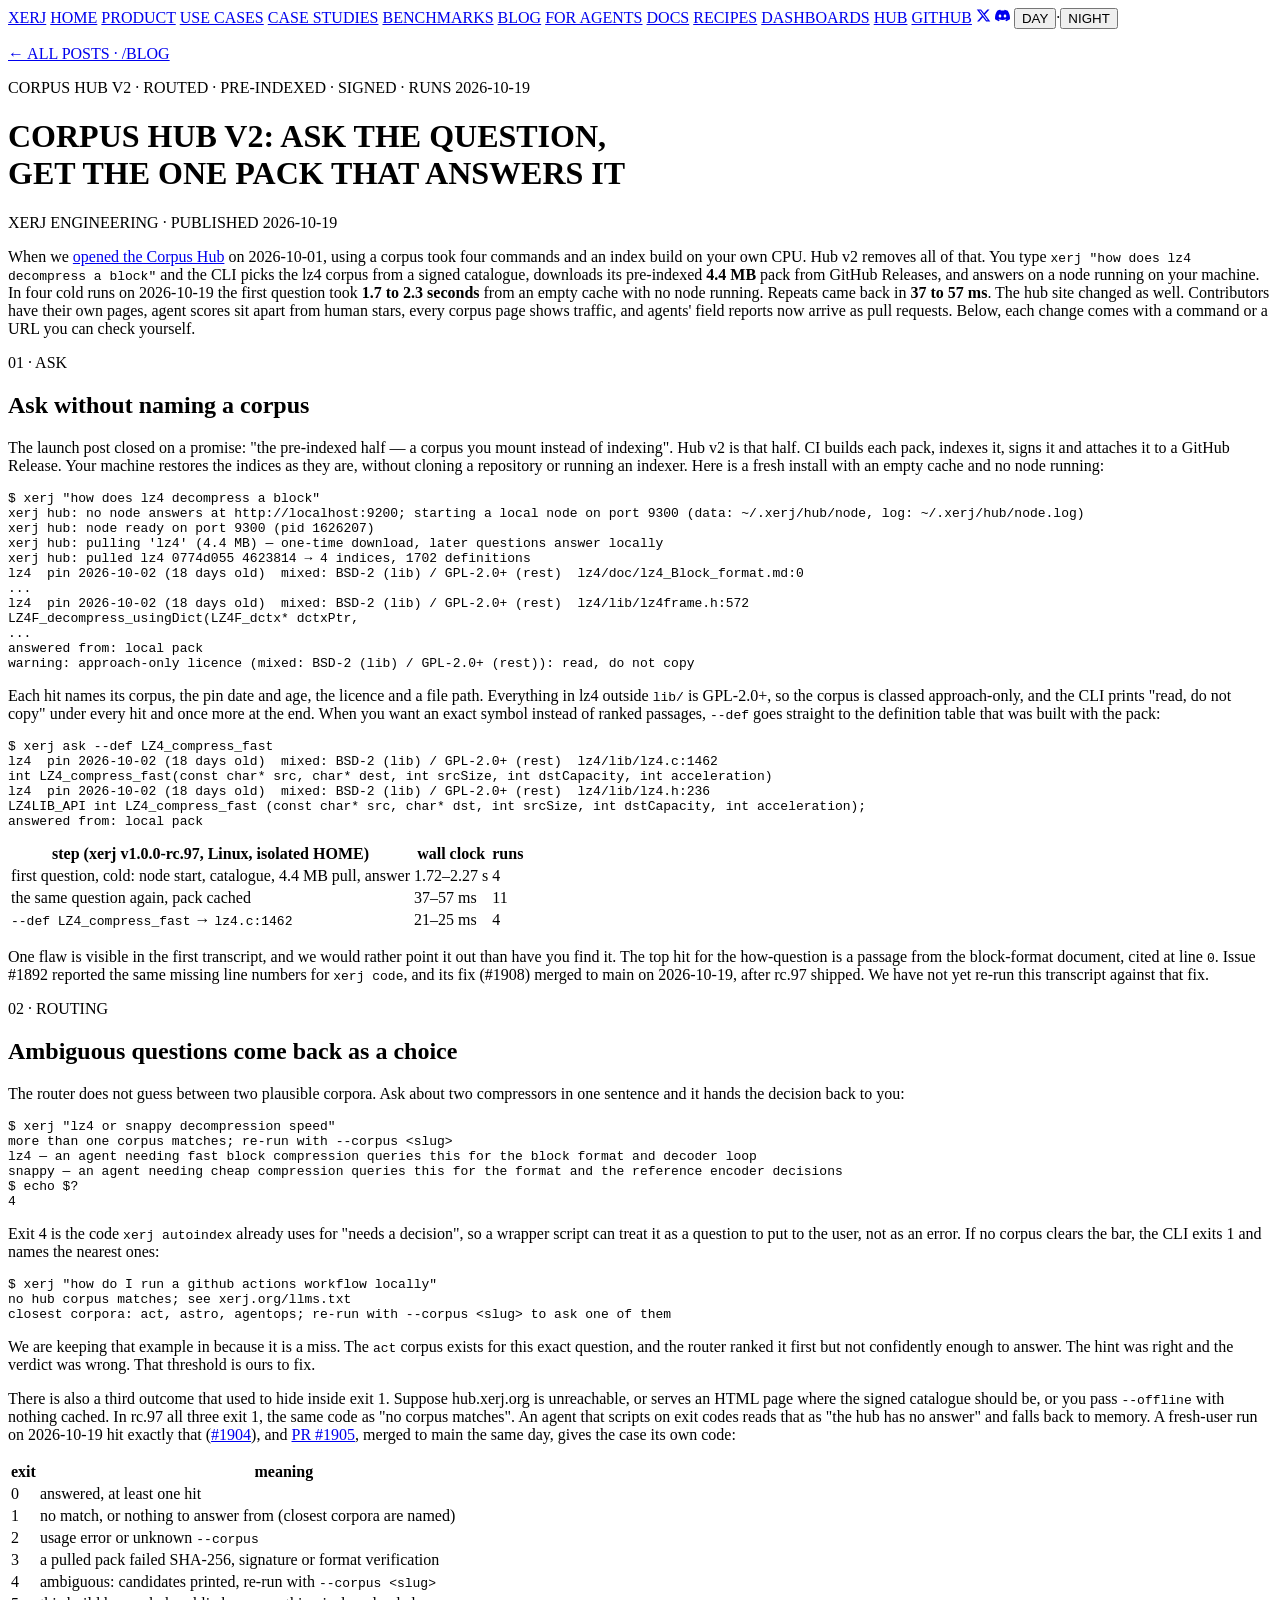
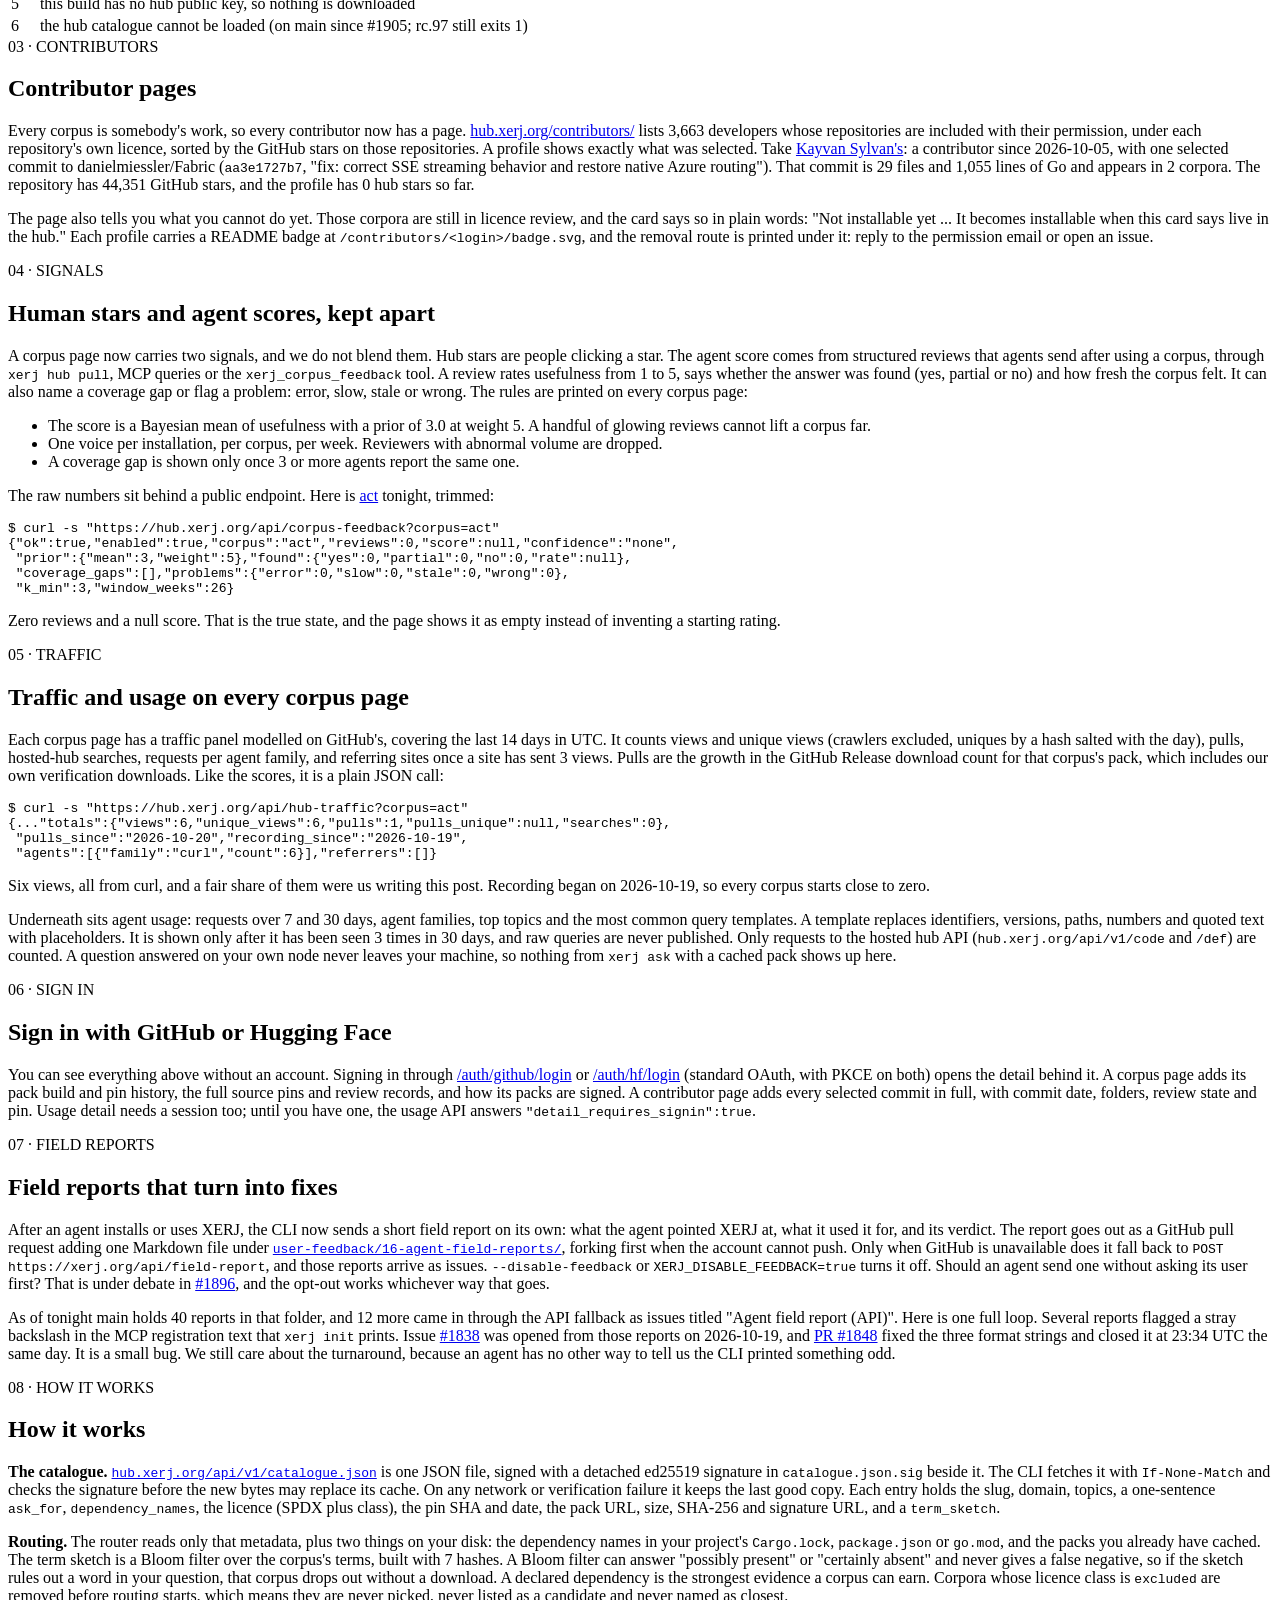
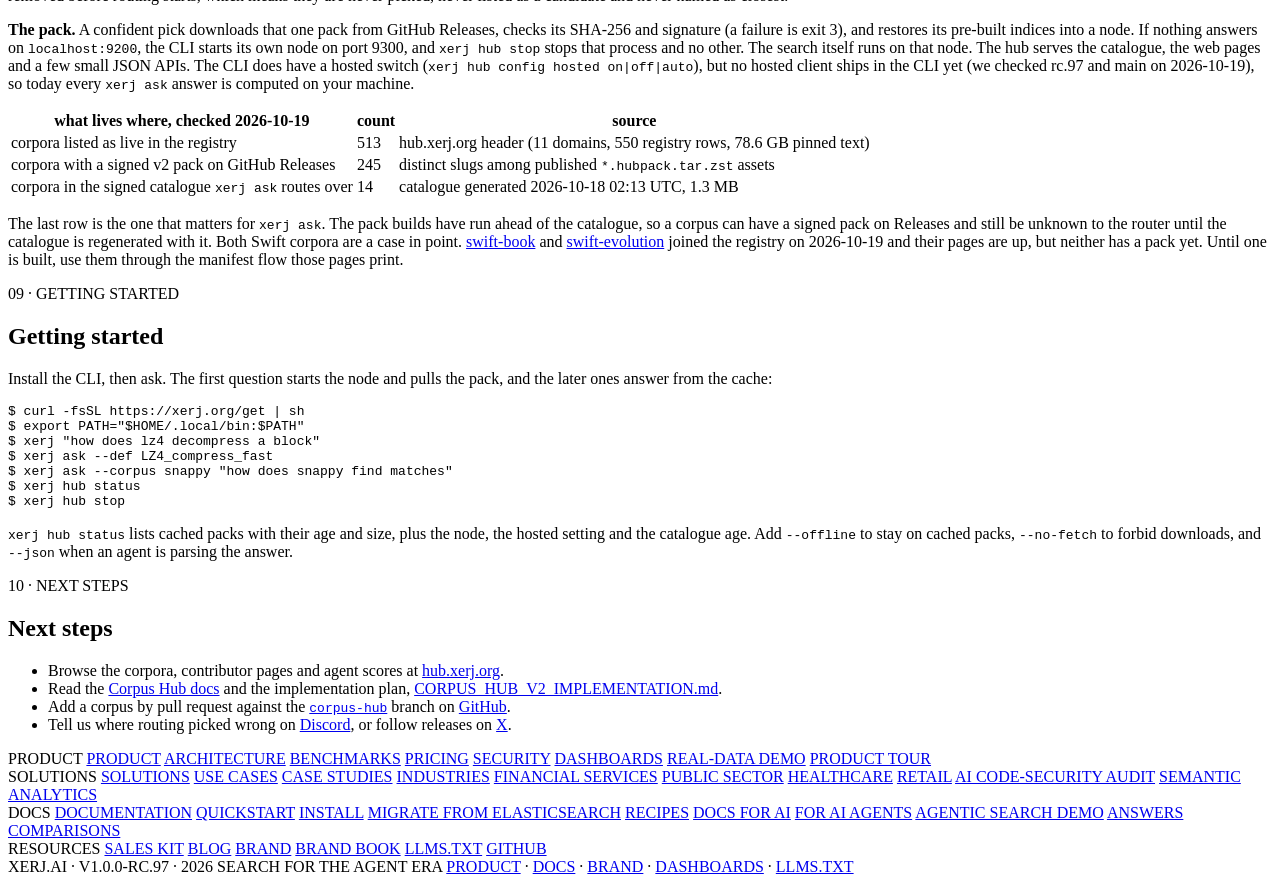
==== landing/blog/corpus-hub-v2.html @ 09b36135 "blog: Corpus Hub v2 New post landing/blog/corpus-hub-v2.html (xerj ask routing, pre-indexed signed p" ====
<!DOCTYPE html>
<html lang="en">
<head>
<meta charset="UTF-8">
<meta name="viewport" content="width=device-width, initial-scale=1.0">
<title>Corpus Hub v2: ask a question, get the one pack that answers</title>
<meta name="description" content="Hub v2 routes a plain question to one signed corpus, pulls only that pack (lz4: 4.4 MB) and answers locally: 1.7 to 2.3 s cold, under 60 ms warm.">
<link rel="preconnect" href="https://fonts.googleapis.com">
<link rel="preconnect" href="https://fonts.gstatic.com" crossorigin>
<link href="https://fonts.googleapis.com/css2?family=Big+Shoulders+Display:wght@400;700;800;900&family=Inter:wght@400;500;600;700&family=IBM+Plex+Sans:wght@400;500;600&family=JetBrains+Mono:wght@400;500;700&display=swap" rel="stylesheet">
<link rel="stylesheet" href="/style.css?v=if9">
<link rel="stylesheet" href="/blog.css?v=1">
<!-- seo:begin — generated by scripts/seo/fix_heads.py · do not hand-edit -->
<link rel="canonical" href="https://xerj.org/blog/corpus-hub-v2">
<meta property="og:site_name" content="XERJ.ai">
<meta property="og:type" content="article">
<meta property="og:title" content="Corpus Hub v2: ask a question, get the one pack that answers">
<meta property="og:description" content="Hub v2 routes a plain question to one signed corpus, pulls only that pack (lz4: 4.4 MB) and answers locally: 1.7 to 2.3 s cold, under 60 ms warm.">
<meta property="og:url" content="https://xerj.org/blog/corpus-hub-v2">
<meta property="og:image" content="https://xerj.org/og/xerj-card.png">
<meta property="og:image:width" content="1200">
<meta property="og:image:height" content="630">
<meta property="og:image:alt" content="XERJ.ai — the search engine built for AI agents">
<meta property="og:locale" content="en_US">
<meta name="twitter:card" content="summary_large_image">
<meta name="twitter:title" content="Corpus Hub v2: ask a question, get the one pack that answers">
<meta name="twitter:description" content="Hub v2 routes a plain question to one signed corpus, pulls only that pack (lz4: 4.4 MB) and answers locally: 1.7 to 2.3 s cold, under 60 ms warm.">
<meta name="twitter:image" content="https://xerj.org/og/xerj-card.png">
<script type="application/ld+json">
{
  "@context": "https://schema.org",
  "@type": "Organization",
  "@id": "https://xerj.org/#organization",
  "name": "XERJ",
  "alternateName": "XERJ.ai",
  "url": "https://xerj.org/",
  "logo": "https://xerj.org/brandbook/xerj-mark.svg",
  "sameAs": [
    "https://github.com/xerj-org/xerj"
  ]
}
</script>
<script type="application/ld+json">
{
  "@context": "https://schema.org",
  "@type": "WebSite",
  "@id": "https://xerj.org/#website",
  "name": "XERJ.ai",
  "url": "https://xerj.org/",
  "inLanguage": "en",
  "publisher": {
    "@id": "https://xerj.org/#organization"
  }
}
</script>
<script type="application/ld+json">
{
  "@context": "https://schema.org",
  "@type": "Article",
  "headline": "Corpus Hub v2: ask a question, get the one pack that answers",
  "description": "Hub v2 routes a plain question to one signed corpus, pulls only that pack (lz4: 4.4 MB) and answers locally: 1.7 to 2.3 s cold, under 60 ms warm.",
  "url": "https://xerj.org/blog/corpus-hub-v2",
  "image": "https://xerj.org/og/xerj-card.png",
  "inLanguage": "en",
  "datePublished": "2026-10-01",
  "dateModified": "2026-10-06",
  "author": {
    "@id": "https://xerj.org/#organization"
  },
  "publisher": {
    "@id": "https://xerj.org/#organization"
  },
  "isPartOf": {
    "@id": "https://xerj.org/#website"
  },
  "mainEntityOfPage": {
    "@type": "WebPage",
    "@id": "https://xerj.org/blog/corpus-hub-v2"
  }
}
</script>
<script type="application/ld+json">
{
  "@context": "https://schema.org",
  "@type": "BreadcrumbList",
  "itemListElement": [
    {
      "@type": "ListItem",
      "position": 1,
      "name": "Home",
      "item": "https://xerj.org/"
    },
    {
      "@type": "ListItem",
      "position": 2,
      "name": "Blog",
      "item": "https://xerj.org/blog/"
    },
    {
      "@type": "ListItem",
      "position": 3,
      "name": "Corpus Hub v2"
    }
  ]
}
</script>
<!-- seo:end -->
</head>
<body>
<nav class="nav" aria-label="Primary">
  <a href="/" class="brand">XERJ</a>
  <a href="/">HOME</a>
  <a href="/product">PRODUCT</a>
  <span class="nav-drop"><a href="/use-cases">USE CASES</a></span>
  <a href="/case-studies">CASE STUDIES</a>
  <a href="/benchmarks/">BENCHMARKS</a>
  <a href="/blog/" class="active">BLOG</a>
  <span class="spacer"></span>
  <a href="/for-agents">FOR AGENTS</a>
  <a href="/docs/">DOCS</a>
  <a href="/docs/recipes/">RECIPES</a>
  <a href="/playground">DASHBOARDS</a>
  <a href="https://hub.xerj.org" rel="external">HUB</a>
  <a href="https://github.com/xerj-org/xerj" rel="external">GITHUB</a>
  <a href="https://x.com/xerj_org" rel="external" title="XERJ on X" style="display:inline-flex;align-items:center"><svg width="15" height="15" viewBox="0 0 24 24" fill="currentColor" aria-hidden="true"><path d="M18.244 2.25h3.308l-7.227 8.26 8.502 11.24H16.17l-5.214-6.817L4.99 21.75H1.68l7.73-8.835L1.254 2.25H8.08l4.713 6.231zm-1.161 17.52h1.833L7.084 4.126H5.117z"/></svg></a>
  <a href="https://discord.com/invite/yetXFusXfs" rel="external" title="XERJ on Discord" style="display:inline-flex;align-items:center"><svg width="15" height="15" viewBox="0 0 24 24" fill="currentColor" aria-hidden="true"><path d="M20.317 4.37a19.79 19.79 0 00-4.885-1.515.074.074 0 00-.079.037c-.21.375-.444.864-.608 1.25a18.27 18.27 0 00-5.487 0 12.64 12.64 0 00-.617-1.25.077.077 0 00-.079-.037A19.74 19.74 0 003.677 4.37a.07.07 0 00-.032.027C.533 9.046-.32 13.58.099 18.057a.082.082 0 00.031.057 19.9 19.9 0 005.993 3.03.078.078 0 00.084-.028c.462-.63.874-1.295 1.226-1.994a.076.076 0 00-.041-.106 13.1 13.1 0 01-1.872-.892.077.077 0 01-.008-.128 10.2 10.2 0 00.372-.292.074.074 0 01.077-.01c3.928 1.793 8.18 1.793 12.062 0a.074.074 0 01.078.01c.12.098.246.198.373.292a.077.077 0 01-.006.127 12.3 12.3 0 01-1.873.892.077.077 0 00-.041.107c.36.698.772 1.362 1.225 1.993a.076.076 0 00.084.028 19.84 19.84 0 006.002-3.03.077.077 0 00.032-.054c.5-5.177-.838-9.674-3.549-13.66a.061.061 0 00-.031-.03zM8.02 15.33c-1.183 0-2.157-1.085-2.157-2.419 0-1.333.956-2.419 2.157-2.419 1.21 0 2.176 1.096 2.157 2.42 0 1.333-.956 2.418-2.157 2.418zm7.975 0c-1.183 0-2.157-1.085-2.157-2.419 0-1.333.955-2.419 2.157-2.419 1.21 0 2.176 1.096 2.157 2.42 0 1.333-.946 2.418-2.157 2.418z"/></svg></a>
  <span class="theme"><button type="button" data-theme="day" class="active">DAY</button><span class="dash">·</span><button type="button" data-theme="night">NIGHT</button></span>
</nav>

<main>
<div class="uc-hero">
  <p class="blog-crumb"><a href="/blog/">&larr; ALL POSTS · /BLOG</a></p>
  <div class="uc-eyebrow">CORPUS HUB V2 · ROUTED · PRE-INDEXED · SIGNED · RUNS 2026-10-19</div>
  <h1>CORPUS HUB V2: ASK THE QUESTION,<br><span class="accent">GET THE ONE PACK THAT ANSWERS IT</span></h1>
  <p class="blog-byline">XERJ ENGINEERING · PUBLISHED 2026-10-19</p>

  <p class="lede">When we <a href="/blog/the-corpus-hub">opened the Corpus Hub</a> on 2026-10-01,
  using a corpus took four commands and an index build on your own CPU. Hub v2 removes all of that.
  You type <code class="inline">xerj "how does lz4 decompress a block"</code> and the CLI picks the
  lz4 corpus from a signed catalogue, downloads its pre-indexed <strong>4.4&nbsp;MB</strong> pack from
  GitHub Releases, and answers on a node running on your machine. In four cold runs on 2026-10-19 the
  first question took <strong>1.7 to 2.3&nbsp;seconds</strong> from an empty cache with no node running. Repeats came back in
  <strong>37 to 57&nbsp;ms</strong>. The hub site changed as well. Contributors have their own pages,
  agent scores sit apart from human stars, every corpus page shows traffic, and agents' field
  reports now arrive as pull requests. Below, each change comes with a command or a URL you can
  check yourself.</p>
</div>

<section class="scene-section">
  <div class="kicker">01 · ASK</div>
  <h2 class="scene">Ask without naming a corpus</h2>

  <p>The launch post closed on a promise: "the pre-indexed half &mdash; a corpus you mount instead
  of indexing". Hub v2 is that half. CI builds each pack, indexes it, signs it and attaches it to a
  GitHub Release. Your machine restores the indices as they are, without cloning a repository or
  running an indexer. Here is a fresh install with an empty cache and no node running:</p>

  <pre class="code"><span class="prompt">$</span> xerj "how does lz4 decompress a block"
xerj hub: no node answers at http://localhost:9200; starting a local node on port 9300 (data: ~/.xerj/hub/node, log: ~/.xerj/hub/node.log)
xerj hub: node ready on port 9300 (pid 1626207)
xerj hub: pulling 'lz4' (4.4 MB) — one-time download, later questions answer locally
xerj hub: pulled lz4 0774d055 4623814 → 4 indices, 1702 definitions
lz4  pin 2026-10-02 (18 days old)  mixed: BSD-2 (lib) / GPL-2.0+ (rest)  lz4/doc/lz4_Block_format.md:0
...
lz4  pin 2026-10-02 (18 days old)  mixed: BSD-2 (lib) / GPL-2.0+ (rest)  lz4/lib/lz4frame.h:572
LZ4F_decompress_usingDict(LZ4F_dctx* dctxPtr,
...
answered from: local pack
warning: approach-only licence (mixed: BSD-2 (lib) / GPL-2.0+ (rest)): read, do not copy</pre>

  <p>Each hit names its corpus, the pin date and age, the licence and a file path. Everything in
  lz4 outside <code class="inline">lib/</code> is GPL-2.0+, so the corpus is classed approach-only,
  and the CLI prints "read, do not copy" under every hit and once more at the end. When you want an
  exact symbol instead of ranked passages, <code class="inline">--def</code> goes straight to the
  definition table that was built with the pack:</p>

  <pre class="code"><span class="prompt">$</span> xerj ask --def LZ4_compress_fast
lz4  pin 2026-10-02 (18 days old)  mixed: BSD-2 (lib) / GPL-2.0+ (rest)  lz4/lib/lz4.c:1462
int LZ4_compress_fast(const char* src, char* dest, int srcSize, int dstCapacity, int acceleration)
lz4  pin 2026-10-02 (18 days old)  mixed: BSD-2 (lib) / GPL-2.0+ (rest)  lz4/lib/lz4.h:236
LZ4LIB_API int LZ4_compress_fast (const char* src, char* dst, int srcSize, int dstCapacity, int acceleration);
answered from: local pack</pre>

  <div class="vt-wrap">
  <table class="vt">
    <thead><tr><th>step (xerj v1.0.0-rc.97, Linux, isolated HOME)</th><th>wall clock</th><th>runs</th></tr></thead>
    <tbody>
      <tr><td class="t">first question, cold: node start, catalogue, 4.4&nbsp;MB pull, answer</td><td class="n">1.72&ndash;2.27&nbsp;s</td><td class="n">4</td></tr>
      <tr><td class="t">the same question again, pack cached</td><td class="n w">37&ndash;57&nbsp;ms</td><td class="n">11</td></tr>
      <tr><td class="t"><code class="inline">--def LZ4_compress_fast</code> &rarr; <code class="inline">lz4.c:1462</code></td><td class="n w">21&ndash;25&nbsp;ms</td><td class="n">4</td></tr>
    </tbody>
  </table>
  </div>

  <p>One flaw is visible in the first transcript, and we would rather point it out than have you
  find it. The top hit for the how-question is a passage from the block-format document, cited at
  line <code class="inline">0</code>. Issue #1892 reported the same missing line numbers for
  <code class="inline">xerj code</code>, and its fix (#1908) merged to main on 2026-10-19, after
  rc.97 shipped. We have not yet re-run this transcript against that fix.</p>
</section>

<section class="scene-section">
  <div class="kicker">02 · ROUTING</div>
  <h2 class="scene">Ambiguous questions come back as a choice</h2>

  <p>The router does not guess between two plausible corpora. Ask about two compressors in one
  sentence and it hands the decision back to you:</p>

  <pre class="code"><span class="prompt">$</span> xerj "lz4 or snappy decompression speed"
more than one corpus matches; re-run with --corpus &lt;slug&gt;
lz4 — an agent needing fast block compression queries this for the block format and decoder loop
snappy — an agent needing cheap compression queries this for the format and the reference encoder decisions
<span class="prompt">$</span> echo $?
4</pre>

  <p>Exit 4 is the code <code class="inline">xerj autoindex</code> already uses for "needs a
  decision", so a wrapper script can treat it as a question to put to the user, not as an error.
  If no corpus clears the bar, the CLI exits 1 and names the nearest ones:</p>

  <pre class="code"><span class="prompt">$</span> xerj "how do I run a github actions workflow locally"
no hub corpus matches; see xerj.org/llms.txt
closest corpora: act, astro, agentops; re-run with --corpus &lt;slug&gt; to ask one of them</pre>

  <p>We are keeping that example in because it is a miss. The <code class="inline">act</code>
  corpus exists for this exact question, and the router ranked it first but not confidently enough
  to answer. The hint was right and the verdict was wrong. That threshold is ours to fix.</p>

  <p>There is also a third outcome that used to hide inside exit 1. Suppose hub.xerj.org is
  unreachable, or serves an HTML page where the signed catalogue should be, or you pass
  <code class="inline">--offline</code> with nothing cached. In rc.97 all three exit 1, the same
  code as "no corpus matches". An agent that scripts on exit codes reads that as "the hub has no
  answer" and falls back to memory. A fresh-user run on 2026-10-19 hit exactly that
  (<a href="https://github.com/xerj-org/xerj/issues/1904" rel="external">#1904</a>), and
  <a href="https://github.com/xerj-org/xerj/pull/1905" rel="external">PR #1905</a>, merged to main
  the same day, gives the case its own code:</p>

  <div class="vt-wrap">
  <table class="vt">
    <thead><tr><th>exit</th><th>meaning</th></tr></thead>
    <tbody>
      <tr><td class="n">0</td><td class="t">answered, at least one hit</td></tr>
      <tr><td class="n">1</td><td class="t">no match, or nothing to answer from (closest corpora are named)</td></tr>
      <tr><td class="n">2</td><td class="t">usage error or unknown <code class="inline">--corpus</code></td></tr>
      <tr><td class="n">3</td><td class="t">a pulled pack failed SHA-256, signature or format verification</td></tr>
      <tr><td class="n">4</td><td class="t">ambiguous: candidates printed, re-run with <code class="inline">--corpus &lt;slug&gt;</code></td></tr>
      <tr><td class="n">5</td><td class="t">this build has no hub public key, so nothing is downloaded</td></tr>
      <tr><td class="n w">6</td><td class="t w">the hub catalogue cannot be loaded (on main since #1905; rc.97 still exits 1)</td></tr>
    </tbody>
  </table>
  </div>
</section>

<section class="scene-section">
  <div class="kicker">03 · CONTRIBUTORS</div>
  <h2 class="scene">Contributor pages</h2>

  <p>Every corpus is somebody's work, so every contributor now has a page.
  <a href="https://hub.xerj.org/contributors/" rel="external">hub.xerj.org/contributors/</a> lists
  3,663 developers whose repositories are included with their permission, under each repository's
  own licence, sorted by the GitHub stars on those repositories. A profile shows exactly what was
  selected. Take <a href="https://hub.xerj.org/contributors/ksylvan" rel="external">Kayvan
  Sylvan's</a>: a contributor since 2026-10-05, with one selected commit to danielmiessler/Fabric
  (<code class="inline">aa3e1727b7</code>, "fix: correct SSE streaming behavior and restore native
  Azure routing"). That commit is 29 files and 1,055 lines of Go and appears in 2 corpora. The
  repository has 44,351 GitHub stars, and the profile has 0 hub stars so far.</p>

  <p>The page also tells you what you cannot do yet. Those corpora are still in licence review, and
  the card says so in plain words: "Not installable yet ... It becomes installable when this card
  says live in the hub." Each profile carries a README badge at
  <code class="inline">/contributors/&lt;login&gt;/badge.svg</code>, and the removal route is printed
  under it: reply to the permission email or open an issue.</p>
</section>

<section class="scene-section">
  <div class="kicker">04 · SIGNALS</div>
  <h2 class="scene">Human stars and agent scores, kept apart</h2>

  <p>A corpus page now carries two signals, and we do not blend them. Hub stars are people
  clicking a star. The agent score comes from structured reviews that agents send after using a
  corpus, through <code class="inline">xerj hub pull</code>, MCP queries or the
  <code class="inline">xerj_corpus_feedback</code> tool. A review rates usefulness from 1 to 5,
  says whether the answer was found (yes, partial or no) and how fresh the corpus felt. It can
  also name a coverage gap or flag a problem: error, slow, stale or wrong. The rules are printed on
  every corpus page:</p>

  <ul>
    <li>The score is a Bayesian mean of usefulness with a prior of 3.0 at weight 5. A handful of
    glowing reviews cannot lift a corpus far.</li>
    <li>One voice per installation, per corpus, per week. Reviewers with abnormal volume are
    dropped.</li>
    <li>A coverage gap is shown only once 3 or more agents report the same one.</li>
  </ul>

  <p>The raw numbers sit behind a public endpoint. Here is
  <a href="https://hub.xerj.org/corpus/act" rel="external">act</a> tonight, trimmed:</p>

  <pre class="code"><span class="prompt">$</span> curl -s "https://hub.xerj.org/api/corpus-feedback?corpus=act"
{"ok":true,"enabled":true,"corpus":"act","reviews":0,"score":null,"confidence":"none",
 "prior":{"mean":3,"weight":5},"found":{"yes":0,"partial":0,"no":0,"rate":null},
 "coverage_gaps":[],"problems":{"error":0,"slow":0,"stale":0,"wrong":0},
 "k_min":3,"window_weeks":26}</pre>

  <p>Zero reviews and a null score. That is the true state, and the page shows it as empty instead
  of inventing a starting rating.</p>
</section>

<section class="scene-section">
  <div class="kicker">05 · TRAFFIC</div>
  <h2 class="scene">Traffic and usage on every corpus page</h2>

  <p>Each corpus page has a traffic panel modelled on GitHub's, covering the last 14 days in UTC.
  It counts views and unique views (crawlers excluded, uniques by a hash salted with the day),
  pulls, hosted-hub searches, requests per agent family, and referring sites once a site has sent 3
  views. Pulls are the growth in the GitHub Release download count for that corpus's pack, which
  includes our own verification downloads. Like the scores, it is a plain JSON call:</p>

  <pre class="code"><span class="prompt">$</span> curl -s "https://hub.xerj.org/api/hub-traffic?corpus=act"
{..."totals":{"views":6,"unique_views":6,"pulls":1,"pulls_unique":null,"searches":0},
 "pulls_since":"2026-10-20","recording_since":"2026-10-19",
 "agents":[{"family":"curl","count":6}],"referrers":[]}</pre>

  <p>Six views, all from curl, and a fair share of them were us writing this post. Recording began
  on 2026-10-19, so every corpus starts close to zero.</p>

  <p>Underneath sits agent usage: requests over 7 and 30 days, agent families, top topics and the
  most common query templates. A template replaces identifiers, versions, paths, numbers and
  quoted text with placeholders. It is shown only after it has been seen 3 times in 30 days, and
  raw queries are never published. Only requests to the hosted hub API
  (<code class="inline">hub.xerj.org/api/v1/code</code> and <code class="inline">/def</code>) are
  counted. A question answered on your own node never leaves your machine, so nothing from
  <code class="inline">xerj ask</code> with a cached pack shows up here.</p>
</section>

<section class="scene-section">
  <div class="kicker">06 · SIGN IN</div>
  <h2 class="scene">Sign in with GitHub or Hugging Face</h2>

  <p>You can see everything above without an account. Signing in through
  <a href="https://hub.xerj.org/auth/github/login" rel="external">/auth/github/login</a> or
  <a href="https://hub.xerj.org/auth/hf/login" rel="external">/auth/hf/login</a> (standard OAuth,
  with PKCE on both) opens the detail behind it. A corpus page adds its pack build and pin
  history, the full source pins and review records, and how its packs are signed. A contributor
  page adds every selected commit in full, with commit date, folders, review state and pin. Usage
  detail needs a session too; until you have one, the usage API answers
  <code class="inline">"detail_requires_signin":true</code>.</p>
</section>

<section class="scene-section">
  <div class="kicker">07 · FIELD REPORTS</div>
  <h2 class="scene">Field reports that turn into fixes</h2>

  <p>After an agent installs or uses XERJ, the CLI now sends a short field report on its own:
  what the agent pointed XERJ at, what it used it for, and its verdict. The report goes out as a
  GitHub pull request adding one Markdown file under
  <a href="https://github.com/xerj-org/xerj/tree/main/user-feedback/16-agent-field-reports" rel="external"><code class="inline">user-feedback/16-agent-field-reports/</code></a>,
  forking first when the account cannot push. Only when GitHub is unavailable does it fall back to
  <code class="inline">POST https://xerj.org/api/field-report</code>, and those reports arrive as
  issues. <code class="inline">--disable-feedback</code> or
  <code class="inline">XERJ_DISABLE_FEEDBACK=true</code> turns it off. Should an agent send one
  without asking its user first? That is under debate in
  <a href="https://github.com/xerj-org/xerj/issues/1896" rel="external">#1896</a>, and the
  opt-out works whichever way that goes.</p>

  <p>As of tonight main holds 40 reports in that folder, and 12 more came in through the API
  fallback as issues titled "Agent field report (API)". Here is one full loop. Several reports
  flagged a stray backslash in the MCP registration text that <code class="inline">xerj init</code>
  prints. Issue <a href="https://github.com/xerj-org/xerj/issues/1838" rel="external">#1838</a> was
  opened from those reports on 2026-10-19, and
  <a href="https://github.com/xerj-org/xerj/pull/1848" rel="external">PR #1848</a> fixed the three
  format strings and closed it at 23:34 UTC the same day. It is a small bug. We still care about
  the turnaround, because an agent has no other way to tell us the CLI printed something
  odd.</p>
</section>

<section class="scene-section">
  <div class="kicker">08 · HOW IT WORKS</div>
  <h2 class="scene">How it works</h2>

  <p><strong>The catalogue.</strong> <a href="https://hub.xerj.org/api/v1/catalogue.json" rel="external"><code class="inline">hub.xerj.org/api/v1/catalogue.json</code></a>
  is one JSON file, signed with a detached ed25519 signature in
  <code class="inline">catalogue.json.sig</code> beside it. The CLI fetches it with
  <code class="inline">If-None-Match</code> and checks the signature before the new bytes may
  replace its cache. On any network or verification failure it keeps the last good copy. Each entry
  holds the slug, domain, topics, a one-sentence <code class="inline">ask_for</code>,
  <code class="inline">dependency_names</code>, the licence (SPDX plus class), the pin SHA and date,
  the pack URL, size, SHA-256 and signature URL, and a <code class="inline">term_sketch</code>.</p>

  <p><strong>Routing.</strong> The router reads only that metadata, plus two things on your disk:
  the dependency names in your project's <code class="inline">Cargo.lock</code>,
  <code class="inline">package.json</code> or <code class="inline">go.mod</code>, and the packs you
  already have cached. The term sketch is a Bloom filter over the corpus's terms, built with 7
  hashes. A Bloom filter can answer "possibly present" or "certainly absent" and never gives a
  false negative, so if the sketch rules out a word in your question, that corpus drops out without
  a download. A declared dependency is the strongest evidence a corpus can earn. Corpora whose
  licence class is <code class="inline">excluded</code> are removed before routing starts, which
  means they are never picked, never listed as a candidate and never named as closest.</p>

  <p><strong>The pack.</strong> A confident pick downloads that one pack from GitHub Releases,
  checks its SHA-256 and signature (a failure is exit 3), and restores its pre-built indices into a
  node. If nothing answers on <code class="inline">localhost:9200</code>, the CLI starts its own
  node on port 9300, and <code class="inline">xerj hub stop</code> stops that process and no other.
  The search itself runs on that node. The hub serves the catalogue, the web pages and a few small
  JSON APIs. The CLI does have a hosted switch (<code class="inline">xerj hub config hosted
  on|off|auto</code>), but no hosted client ships in the CLI yet (we checked rc.97 and main on 2026-10-19), so today every <code class="inline">xerj
  ask</code> answer is computed on your machine.</p>

  <div class="vt-wrap">
  <table class="vt">
    <thead><tr><th>what lives where, checked 2026-10-19</th><th>count</th><th>source</th></tr></thead>
    <tbody>
      <tr><td class="t">corpora listed as live in the registry</td><td class="n">513</td><td class="t">hub.xerj.org header (11 domains, 550 registry rows, 78.6&nbsp;GB pinned text)</td></tr>
      <tr><td class="t">corpora with a signed v2 pack on GitHub Releases</td><td class="n">245</td><td class="t">distinct slugs among published <code class="inline">*.hubpack.tar.zst</code> assets</td></tr>
      <tr><td class="t">corpora in the signed catalogue <code class="inline">xerj ask</code> routes over</td><td class="n l">14</td><td class="t">catalogue generated 2026-10-18 02:13 UTC, 1.3&nbsp;MB</td></tr>
    </tbody>
  </table>
  </div>

  <p>The last row is the one that matters for <code class="inline">xerj ask</code>. The pack builds
  have run ahead of the catalogue, so a corpus can have a signed pack on Releases and still be
  unknown to the router until the catalogue is regenerated with it. Both Swift corpora are a case
  in point. <a href="https://hub.xerj.org/corpus/swift-book" rel="external">swift-book</a> and
  <a href="https://hub.xerj.org/corpus/swift-evolution" rel="external">swift-evolution</a> joined
  the registry on 2026-10-19 and their pages are up, but neither has a pack yet. Until one is built,
  use them through the manifest flow those pages print.</p>
</section>

<section class="scene-section">
  <div class="kicker">09 · GETTING STARTED</div>
  <h2 class="scene">Getting started</h2>

  <p>Install the CLI, then ask. The first question starts the node and pulls the pack, and the
  later ones answer from the cache:</p>

  <pre class="code"><span class="prompt">$</span> curl -fsSL https://xerj.org/get | sh
<span class="prompt">$</span> export PATH="$HOME/.local/bin:$PATH"
<span class="prompt">$</span> xerj "how does lz4 decompress a block"
<span class="prompt">$</span> xerj ask --def LZ4_compress_fast
<span class="prompt">$</span> xerj ask --corpus snappy "how does snappy find matches"
<span class="prompt">$</span> xerj hub status
<span class="prompt">$</span> xerj hub stop</pre>

  <p><code class="inline">xerj hub status</code> lists cached packs with their age and size, plus
  the node, the hosted setting and the catalogue age. Add <code class="inline">--offline</code> to
  stay on cached packs, <code class="inline">--no-fetch</code> to forbid downloads, and
  <code class="inline">--json</code> when an agent is parsing the answer.</p>
</section>

<section class="scene-section">
  <div class="kicker">10 · NEXT STEPS</div>
  <h2 class="scene">Next steps</h2>

  <ul>
    <li>Browse the corpora, contributor pages and agent scores at
    <a href="https://hub.xerj.org" rel="external">hub.xerj.org</a>.</li>
    <li>Read the <a href="/docs/corpus-hub">Corpus Hub docs</a> and the implementation plan,
    <a href="https://github.com/xerj-org/xerj/blob/main/docs/CORPUS_HUB_V2_IMPLEMENTATION.md" rel="external">CORPUS_HUB_V2_IMPLEMENTATION.md</a>.</li>
    <li>Add a corpus by pull request against the
    <a href="https://github.com/xerj-org/xerj/tree/corpus-hub" rel="external"><code class="inline">corpus-hub</code></a>
    branch on <a href="https://github.com/xerj-org/xerj" rel="external">GitHub</a>.</li>
    <li>Tell us where routing picked wrong on <a href="https://discord.com/invite/yetXFusXfs" rel="external">Discord</a>,
    or follow releases on <a href="https://x.com/xerj_org" rel="external">X</a>.</li>
  </ul>
</section>
</main>

<!-- seo:footer-begin — generated by scripts/seo/fix_links.py · do not hand-edit -->
<nav class="footer-map" aria-label="Site map">
  <div class="fm-col">
    <span class="fm-h">PRODUCT</span>
    <a href="/product">PRODUCT</a>
    <a href="/architecture/">ARCHITECTURE</a>
    <a href="/benchmarks/">BENCHMARKS</a>
    <a href="/pricing/">PRICING</a>
    <a href="/security/">SECURITY</a>
    <a href="/playground">DASHBOARDS</a>
    <a href="/demo/">REAL-DATA DEMO</a>
    <a href="/aise-demo">PRODUCT TOUR</a>
  </div>
  <div class="fm-col">
    <span class="fm-h">SOLUTIONS</span>
    <a href="/solutions/">SOLUTIONS</a>
    <a href="/use-cases">USE CASES</a>
    <a href="/case-studies">CASE STUDIES</a>
    <a href="/industries/">INDUSTRIES</a>
    <a href="/industries/finserv">FINANCIAL SERVICES</a>
    <a href="/industries/public-sector">PUBLIC SECTOR</a>
    <a href="/industries/healthcare">HEALTHCARE</a>
    <a href="/industries/retail">RETAIL</a>
    <a href="/use-cases/code-security-audit">AI CODE-SECURITY AUDIT</a>
    <a href="/use-cases/semantic-analytics">SEMANTIC ANALYTICS</a>
  </div>
  <div class="fm-col">
    <span class="fm-h">DOCS</span>
    <a href="/docs/">DOCUMENTATION</a>
    <a href="/docs/quickstart">QUICKSTART</a>
    <a href="/docs/install">INSTALL</a>
    <a href="/docs/migration-from-es">MIGRATE FROM ELASTICSEARCH</a>
    <a href="/docs/recipes/">RECIPES</a>
    <a href="/docs/agents/">DOCS FOR AI</a>
    <a href="/for-agents">FOR AI AGENTS</a>
    <a href="/agent-search/">AGENTIC SEARCH DEMO</a>
    <a href="/answers/">ANSWERS</a>
    <a href="/compare/">COMPARISONS</a>
  </div>
  <div class="fm-col">
    <span class="fm-h">RESOURCES</span>
    <a href="/resources/">SALES KIT</a>
    <a href="/blog/">BLOG</a>
    <a href="/brand">BRAND</a>
    <a href="/brandbook/">BRAND BOOK</a>
    <a href="/llms.txt">LLMS.TXT</a>
    <a href="https://github.com/xerj-org/xerj" rel="external">GITHUB</a>
  </div>
</nav>
<!-- seo:footer-end -->
<footer class="footer">
  <span>XERJ.AI · V1.0.0-RC.97 · 2026</span>
  <span>SEARCH FOR THE AGENT ERA</span>
  <span><a href="/product">PRODUCT</a> · <a href="/docs/">DOCS</a> · <a href="/brand">BRAND</a> · <a href="/playground">DASHBOARDS</a> &middot; <a href="/llms.txt">LLMS.TXT</a></span>
</footer>

<script>
  (function () {
    const root = document.documentElement;
    for (const btn of document.querySelectorAll('[data-theme]')) {
      btn.addEventListener('click', () => {
        const t = btn.getAttribute('data-theme');
        root.setAttribute('data-theme', t);
        for (const b of document.querySelectorAll('[data-theme]')) {
          b.classList.toggle('active', b.getAttribute('data-theme') === t);
        }
      });
    }
  })();
</script>

</body>
</html>
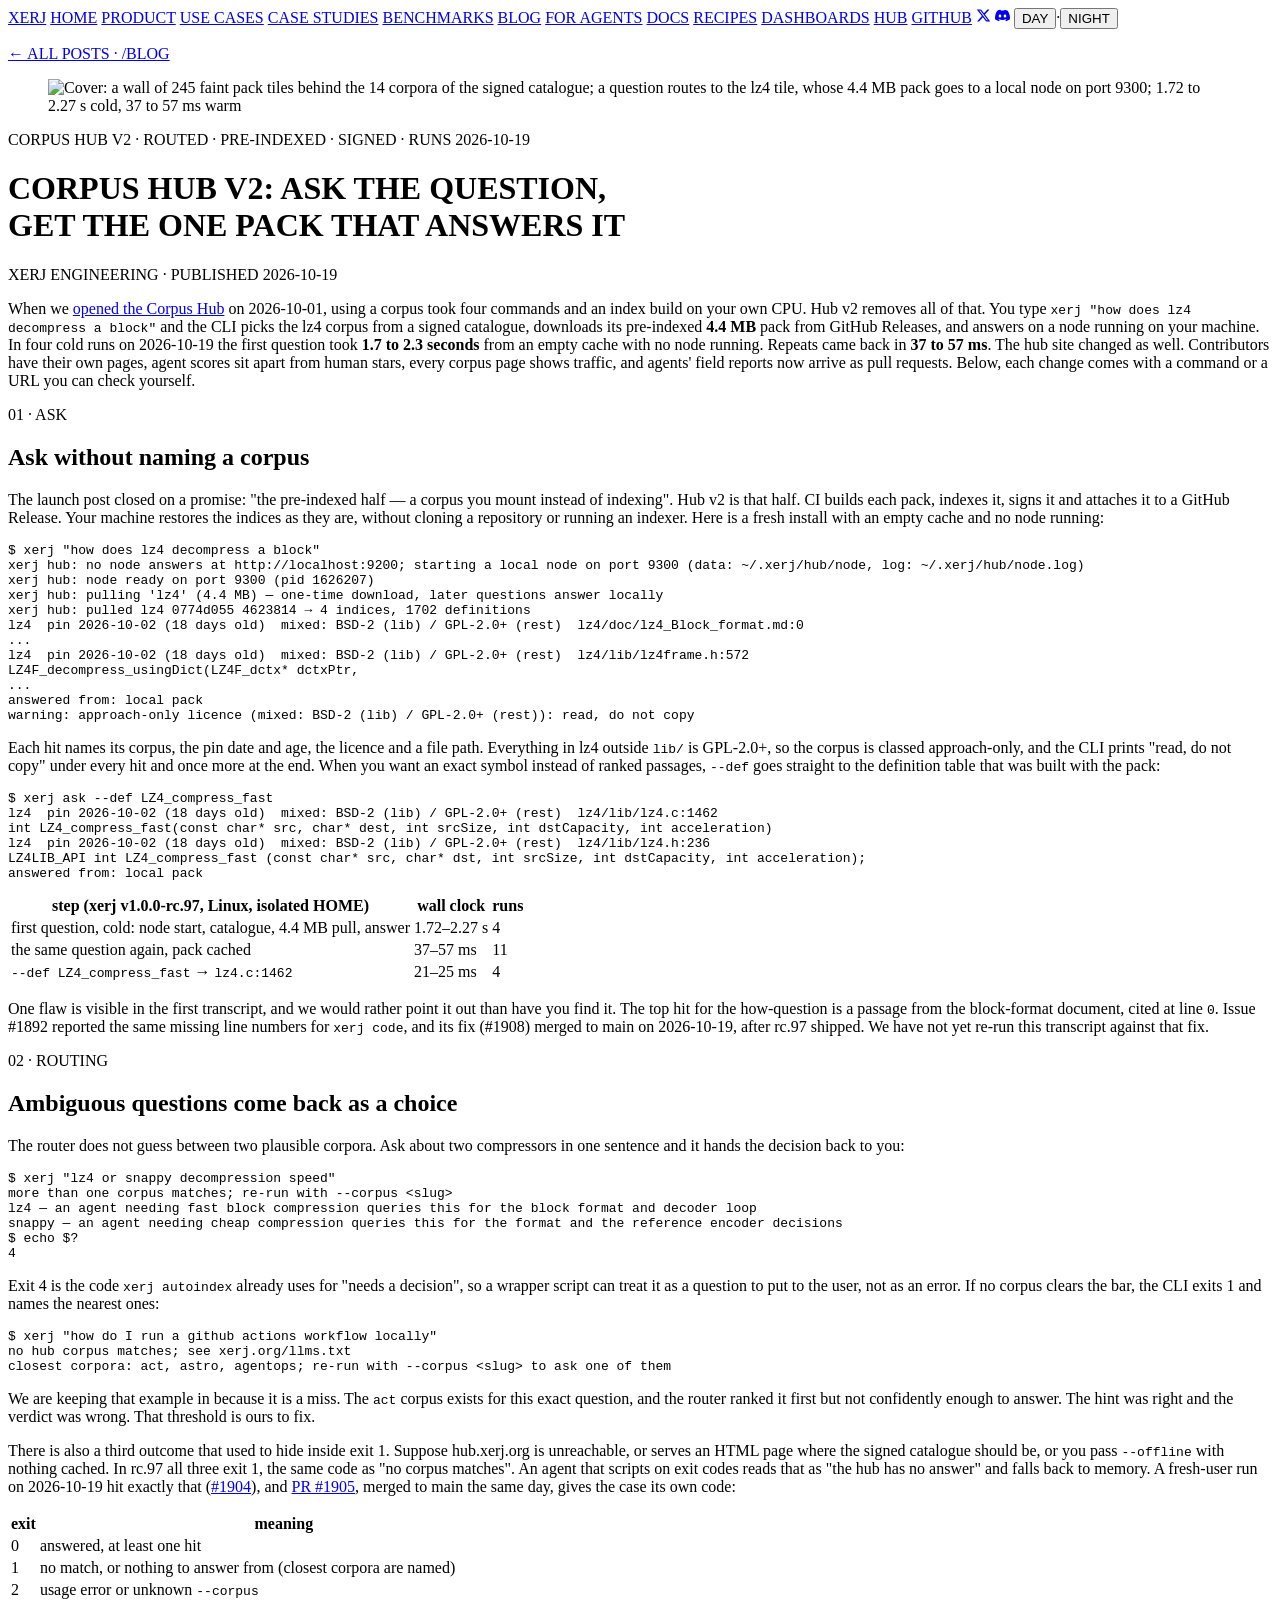
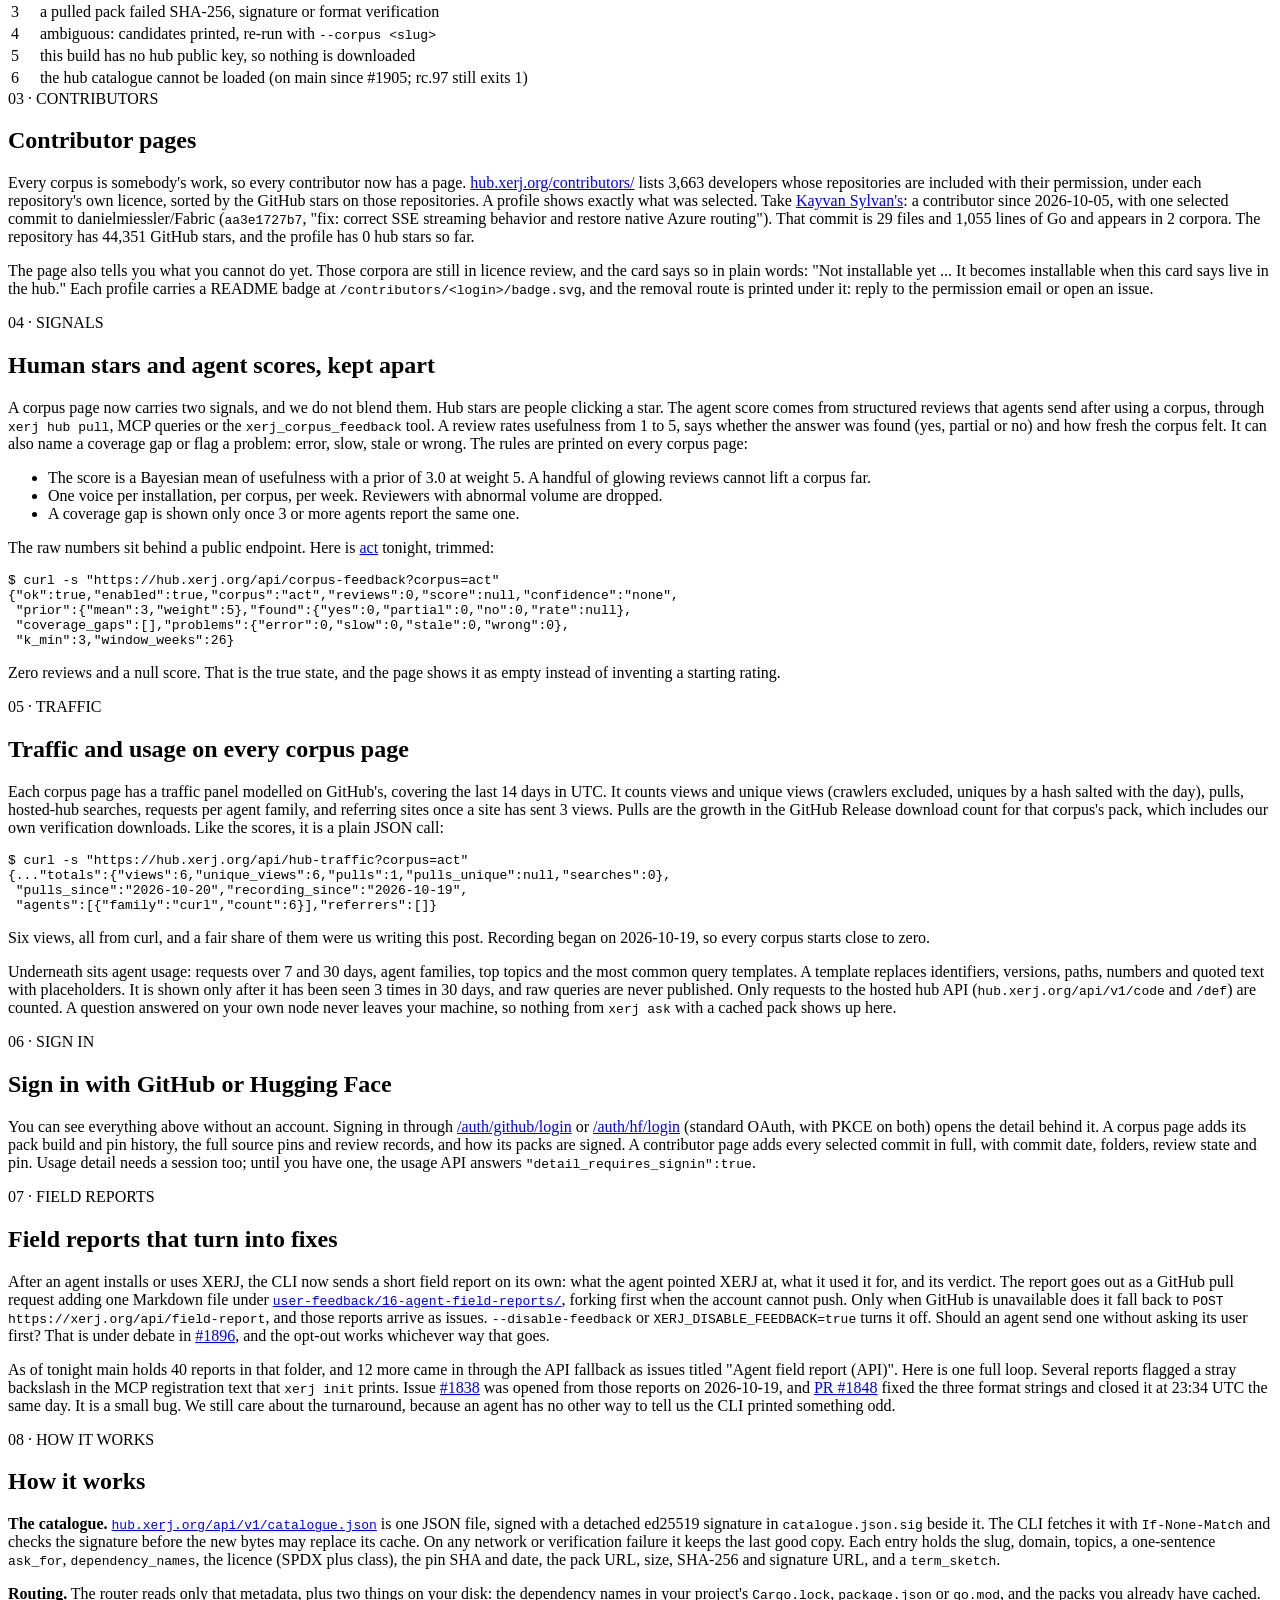
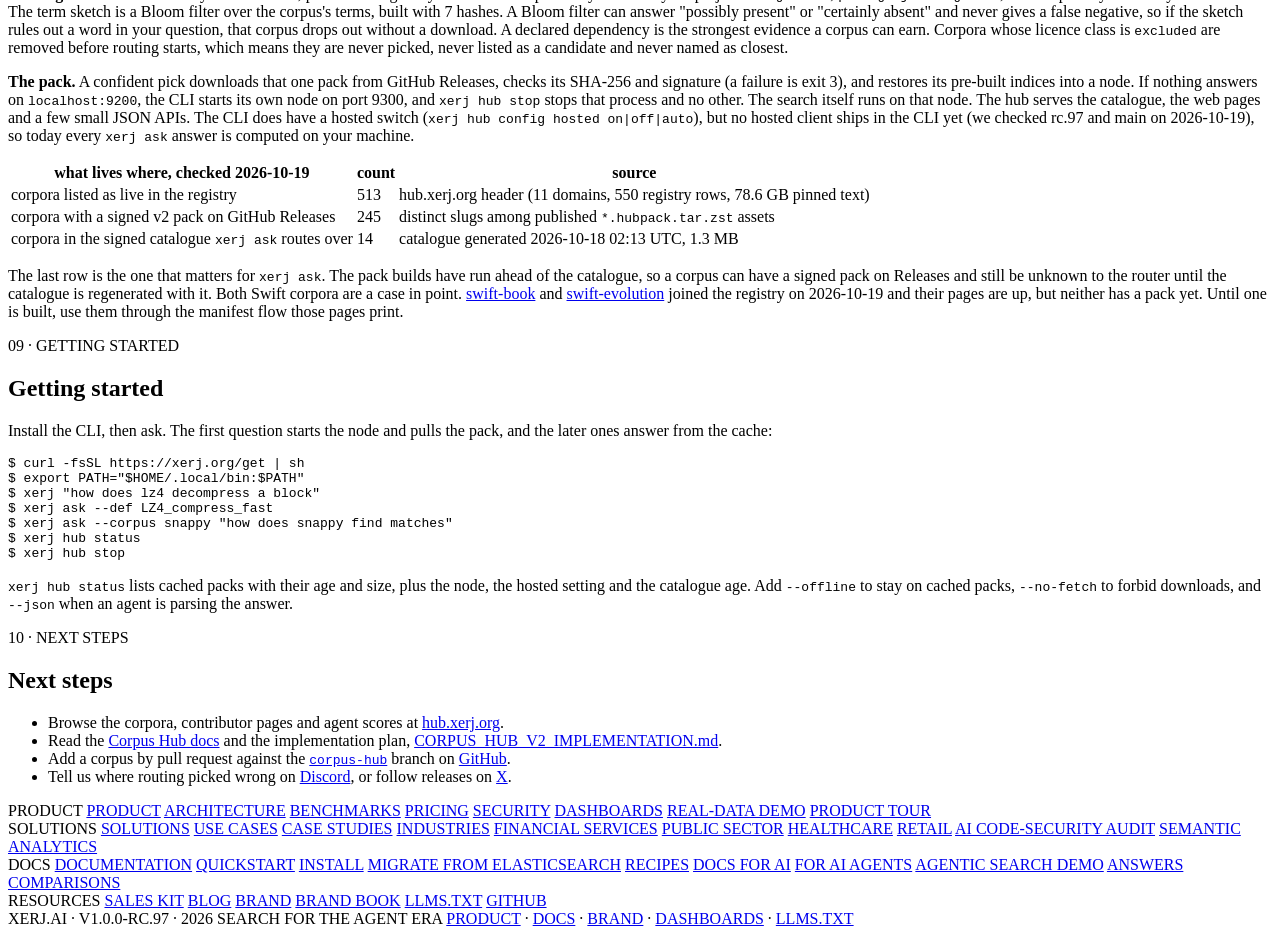
==== commit c0509dac: "blog: Corpus Hub v2 cover from the field-log series (og card, hero, index thumbnail)" ====
--- a/landing/blog/corpus-hub-v2.html
+++ b/landing/blog/corpus-hub-v2.html
@@ -9,7 +9,7 @@
 <link rel="preconnect" href="https://fonts.gstatic.com" crossorigin>
 <link href="https://fonts.googleapis.com/css2?family=Big+Shoulders+Display:wght@400;700;800;900&family=Inter:wght@400;500;600;700&family=IBM+Plex+Sans:wght@400;500;600&family=JetBrains+Mono:wght@400;500;700&display=swap" rel="stylesheet">
 <link rel="stylesheet" href="/style.css?v=if9">
-<link rel="stylesheet" href="/blog.css?v=1">
+<link rel="stylesheet" href="/blog.css?v=2">
 <!-- seo:begin — generated by scripts/seo/fix_heads.py · do not hand-edit -->
 <link rel="canonical" href="https://xerj.org/blog/corpus-hub-v2">
 <meta property="og:site_name" content="XERJ.ai">
@@ -17,15 +17,15 @@
 <meta property="og:title" content="Corpus Hub v2: ask a question, get the one pack that answers">
 <meta property="og:description" content="Hub v2 routes a plain question to one signed corpus, pulls only that pack (lz4: 4.4 MB) and answers locally: 1.7 to 2.3 s cold, under 60 ms warm.">
 <meta property="og:url" content="https://xerj.org/blog/corpus-hub-v2">
-<meta property="og:image" content="https://xerj.org/og/xerj-card.png">
+<meta property="og:image" content="https://xerj.org/og/blog-corpus-hub-v2.png">
 <meta property="og:image:width" content="1200">
 <meta property="og:image:height" content="630">
-<meta property="og:image:alt" content="XERJ.ai — the search engine built for AI agents">
+<meta property="og:image:alt" content="Cover: a wall of 245 faint pack tiles behind the 14 corpora of the signed catalogue; a question routes to the lz4 tile, whose 4.4 MB pack goes to a local node on port 9300; 1.72 to 2.27 s cold, 37 to 57 ms warm">
 <meta property="og:locale" content="en_US">
 <meta name="twitter:card" content="summary_large_image">
 <meta name="twitter:title" content="Corpus Hub v2: ask a question, get the one pack that answers">
 <meta name="twitter:description" content="Hub v2 routes a plain question to one signed corpus, pulls only that pack (lz4: 4.4 MB) and answers locally: 1.7 to 2.3 s cold, under 60 ms warm.">
-<meta name="twitter:image" content="https://xerj.org/og/xerj-card.png">
+<meta name="twitter:image" content="https://xerj.org/og/blog-corpus-hub-v2.png">
 <script type="application/ld+json">
 {
   "@context": "https://schema.org",
@@ -60,7 +60,7 @@
   "headline": "Corpus Hub v2: ask a question, get the one pack that answers",
   "description": "Hub v2 routes a plain question to one signed corpus, pulls only that pack (lz4: 4.4 MB) and answers locally: 1.7 to 2.3 s cold, under 60 ms warm.",
   "url": "https://xerj.org/blog/corpus-hub-v2",
-  "image": "https://xerj.org/og/xerj-card.png",
+  "image": "https://xerj.org/og/blog-corpus-hub-v2.png",
   "inLanguage": "en",
   "datePublished": "2026-10-01",
   "dateModified": "2026-10-06",
@@ -130,6 +130,7 @@
 <main>
 <div class="uc-hero">
   <p class="blog-crumb"><a href="/blog/">&larr; ALL POSTS · /BLOG</a></p>
+  <figure class="blog-cover"><img src="/blog/covers/corpus-hub-v2-hero.webp" width="1600" height="640" alt="Cover: a wall of 245 faint pack tiles behind the 14 corpora of the signed catalogue; a question routes to the lz4 tile, whose 4.4 MB pack goes to a local node on port 9300; 1.72 to 2.27 s cold, 37 to 57 ms warm" fetchpriority="high" decoding="async"></figure>
   <div class="uc-eyebrow">CORPUS HUB V2 · ROUTED · PRE-INDEXED · SIGNED · RUNS 2026-10-19</div>
   <h1>CORPUS HUB V2: ASK THE QUESTION,<br><span class="accent">GET THE ONE PACK THAT ANSWERS IT</span></h1>
   <p class="blog-byline">XERJ ENGINEERING · PUBLISHED 2026-10-19</p>
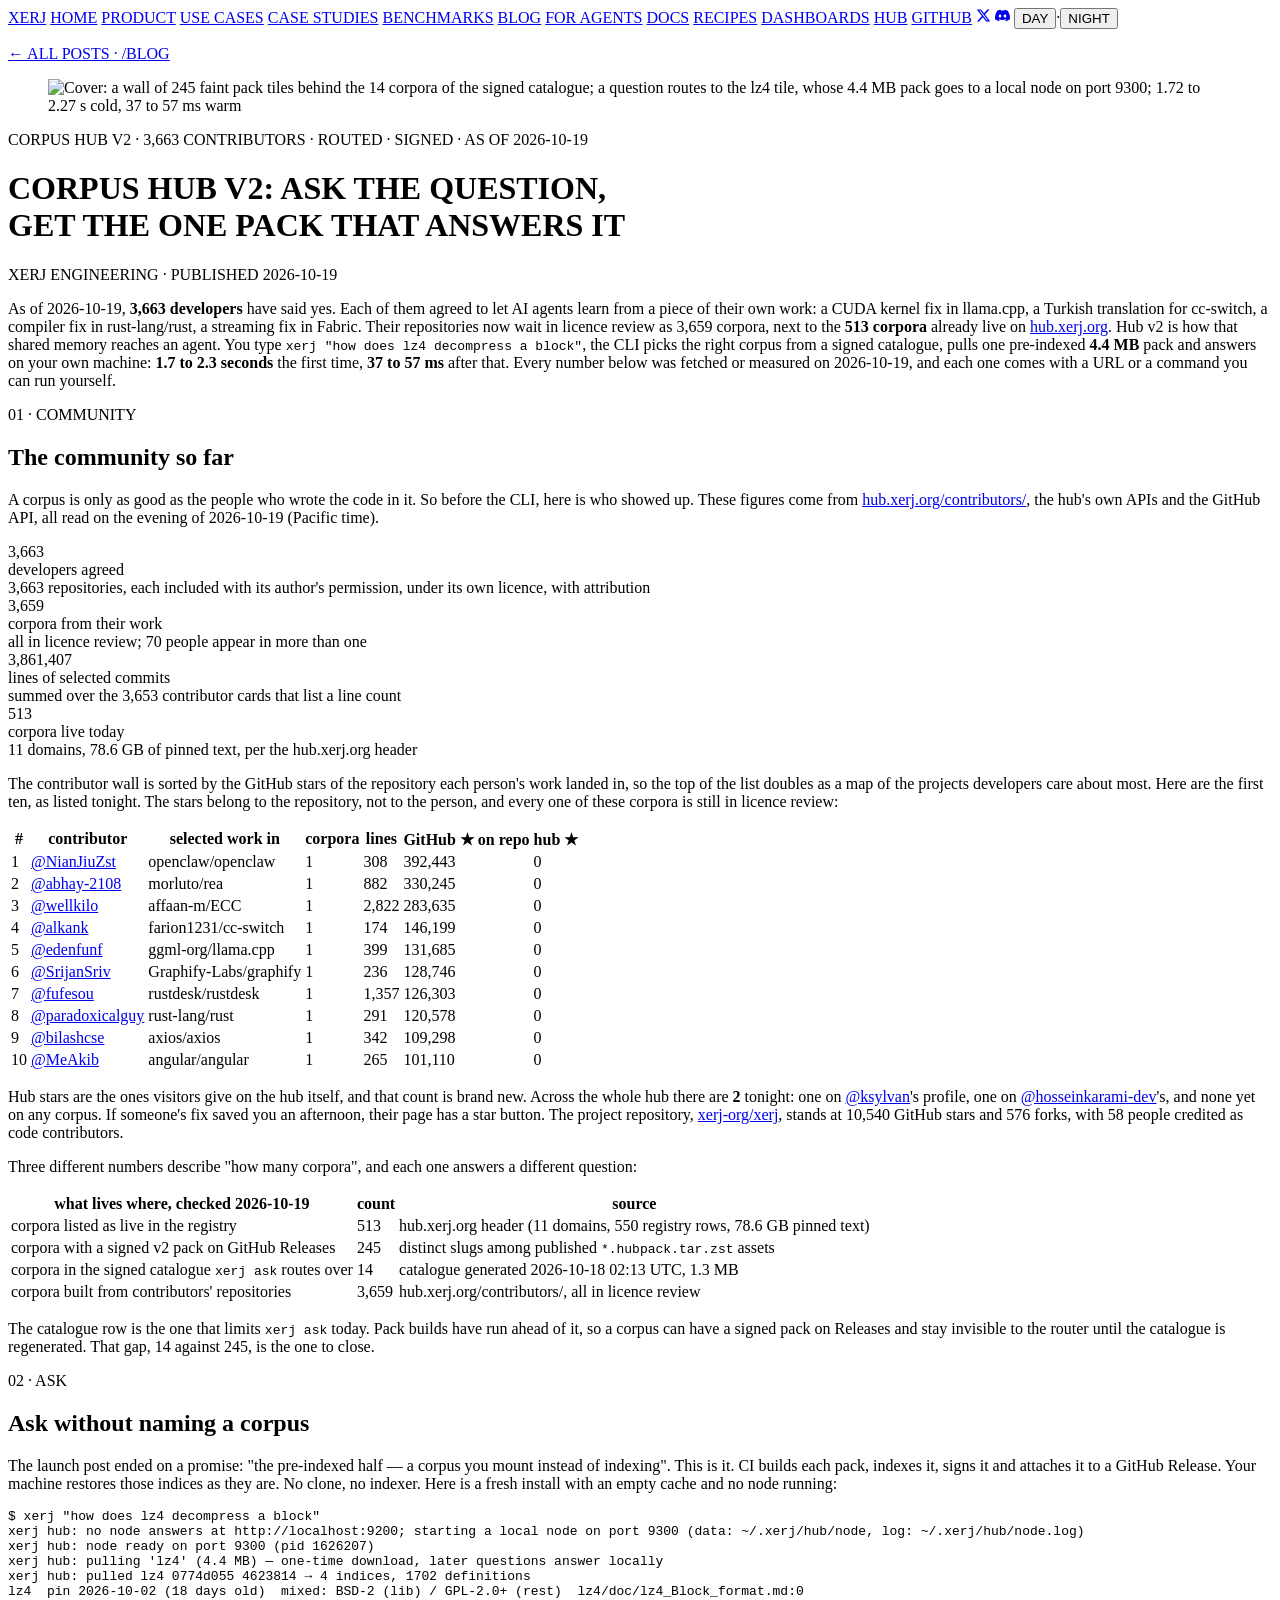
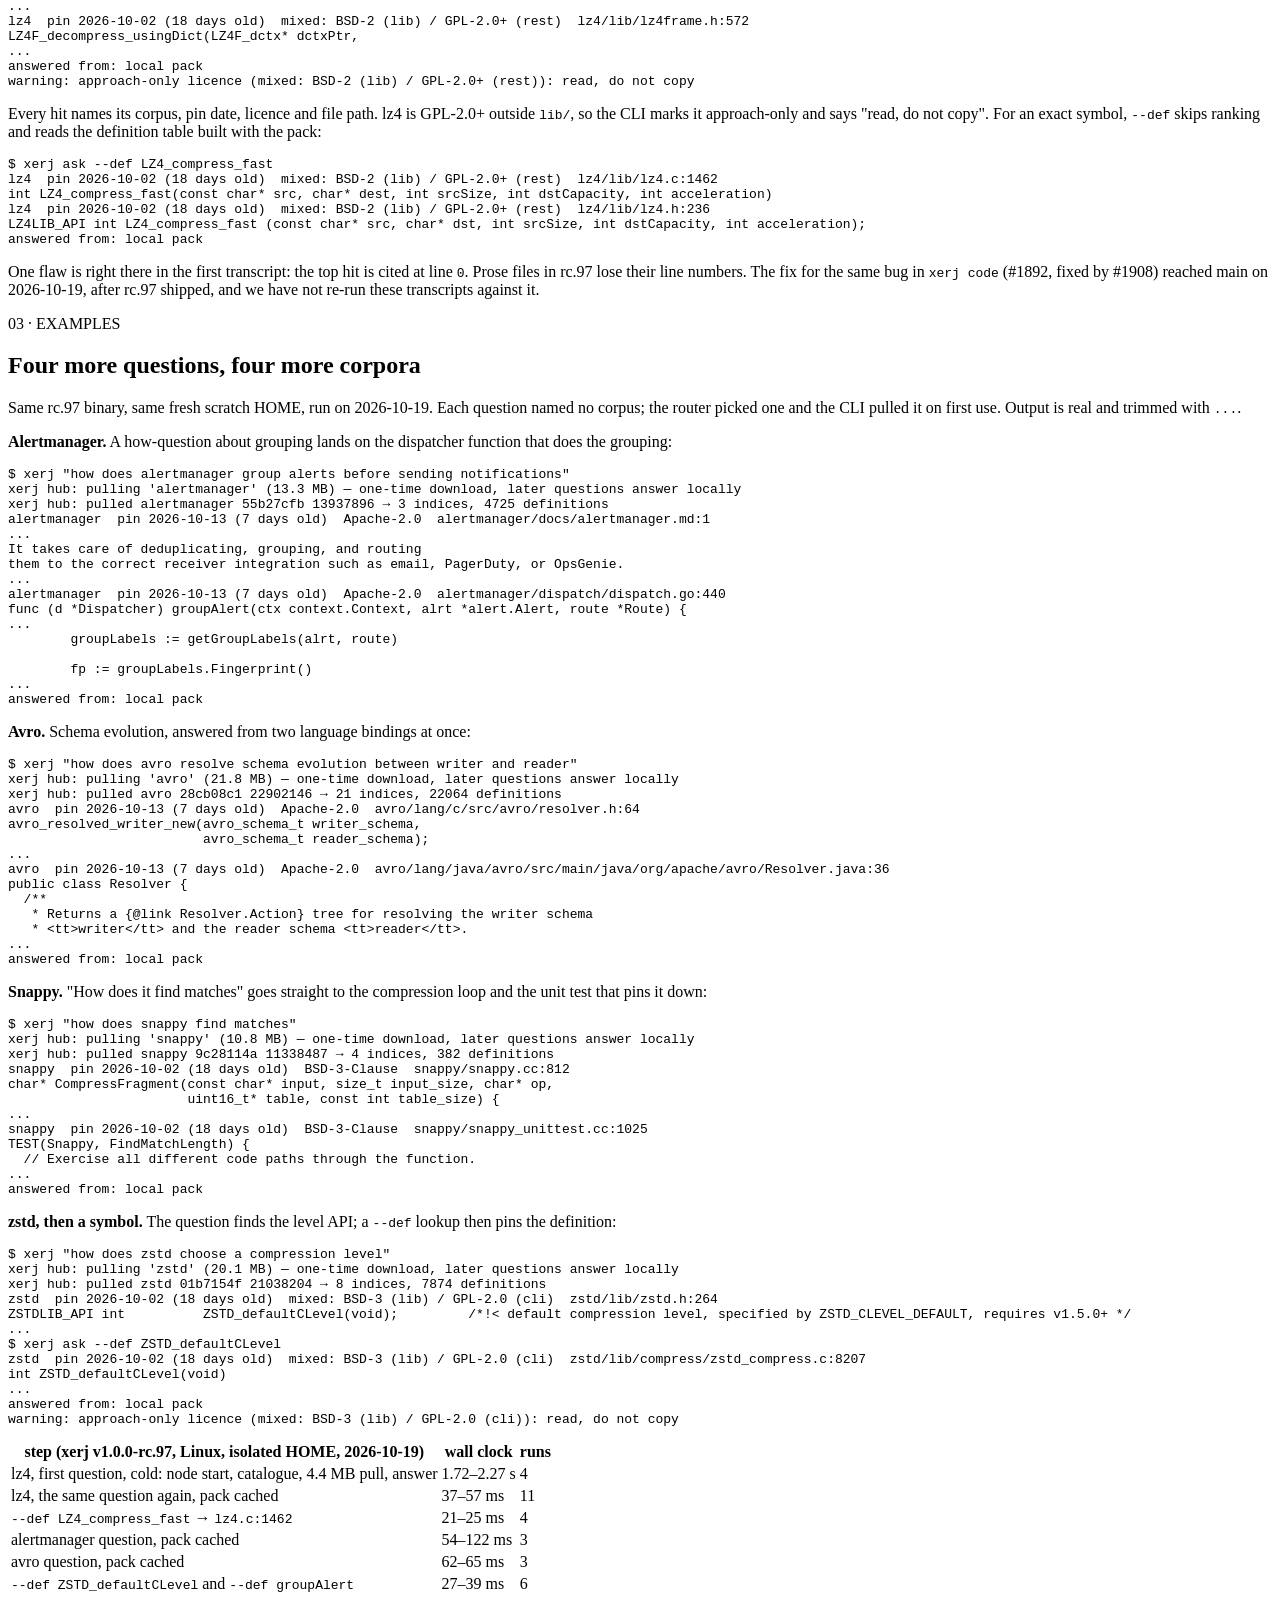
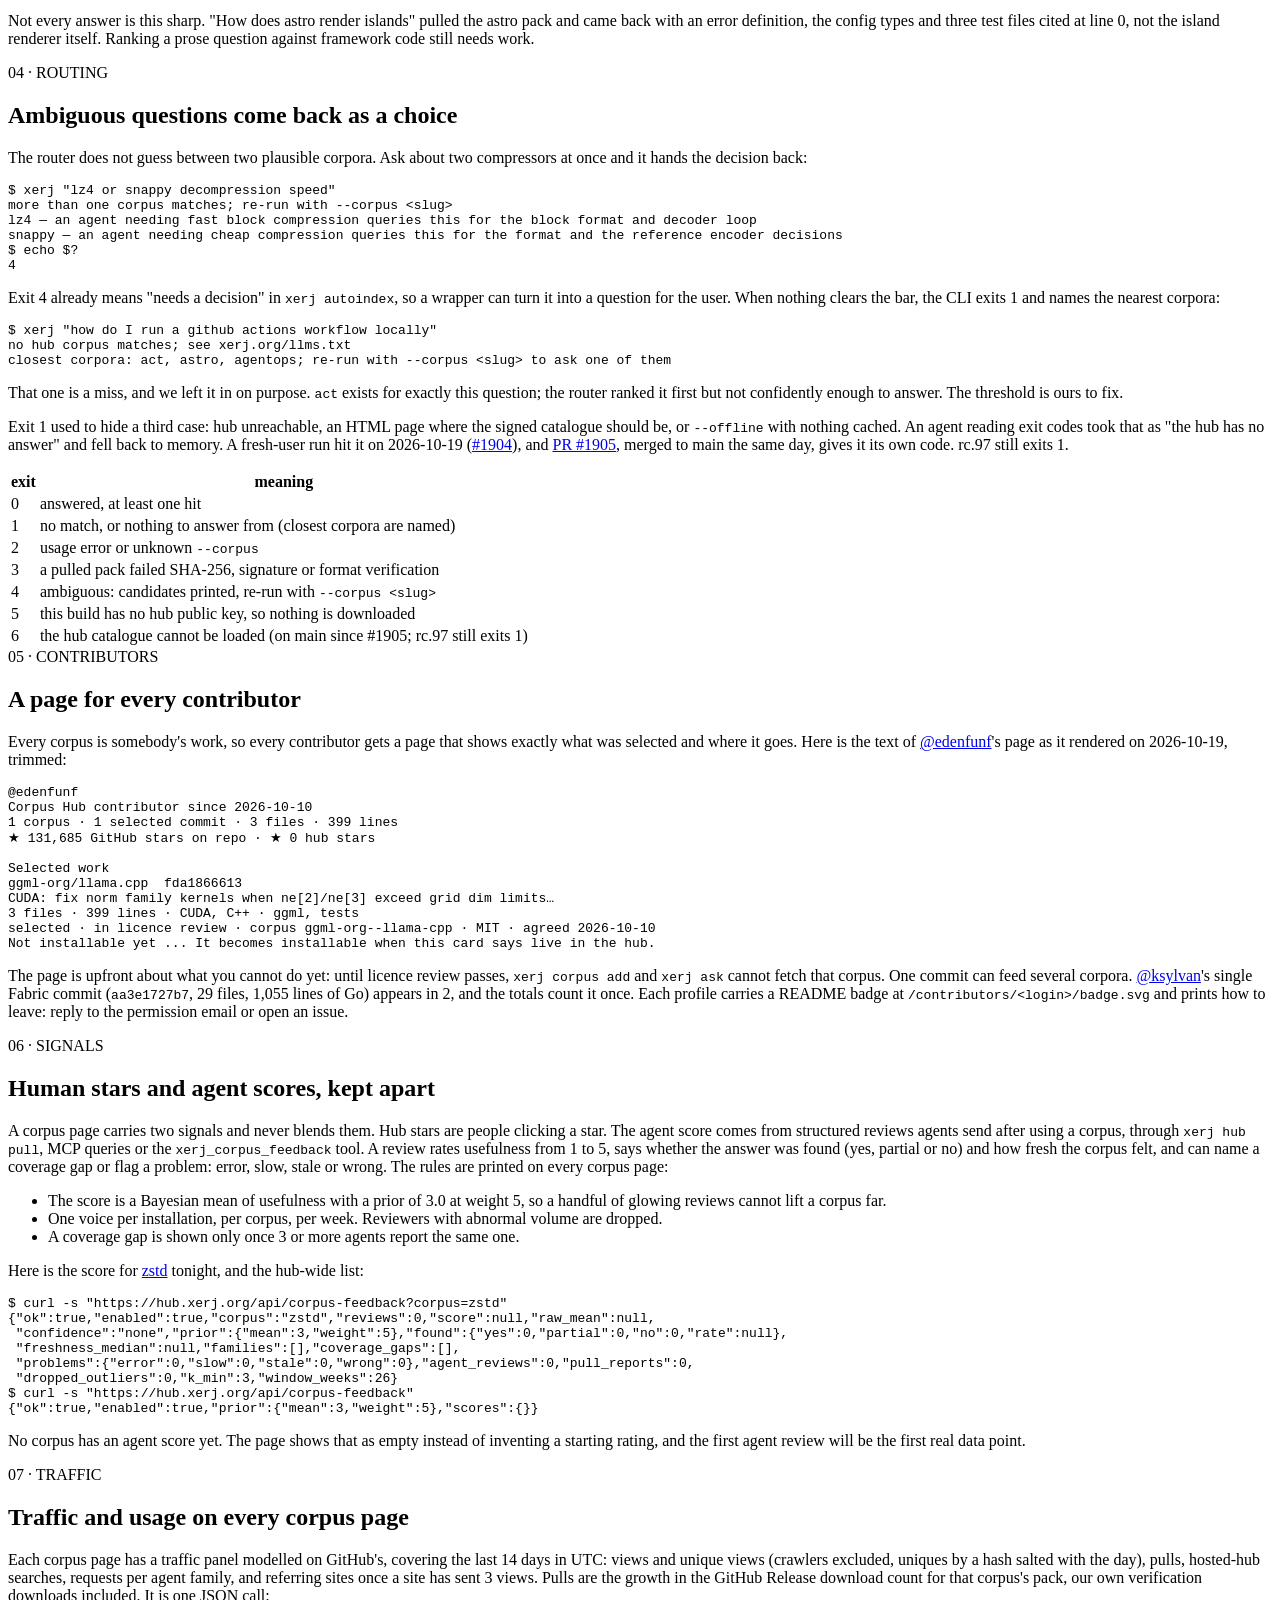
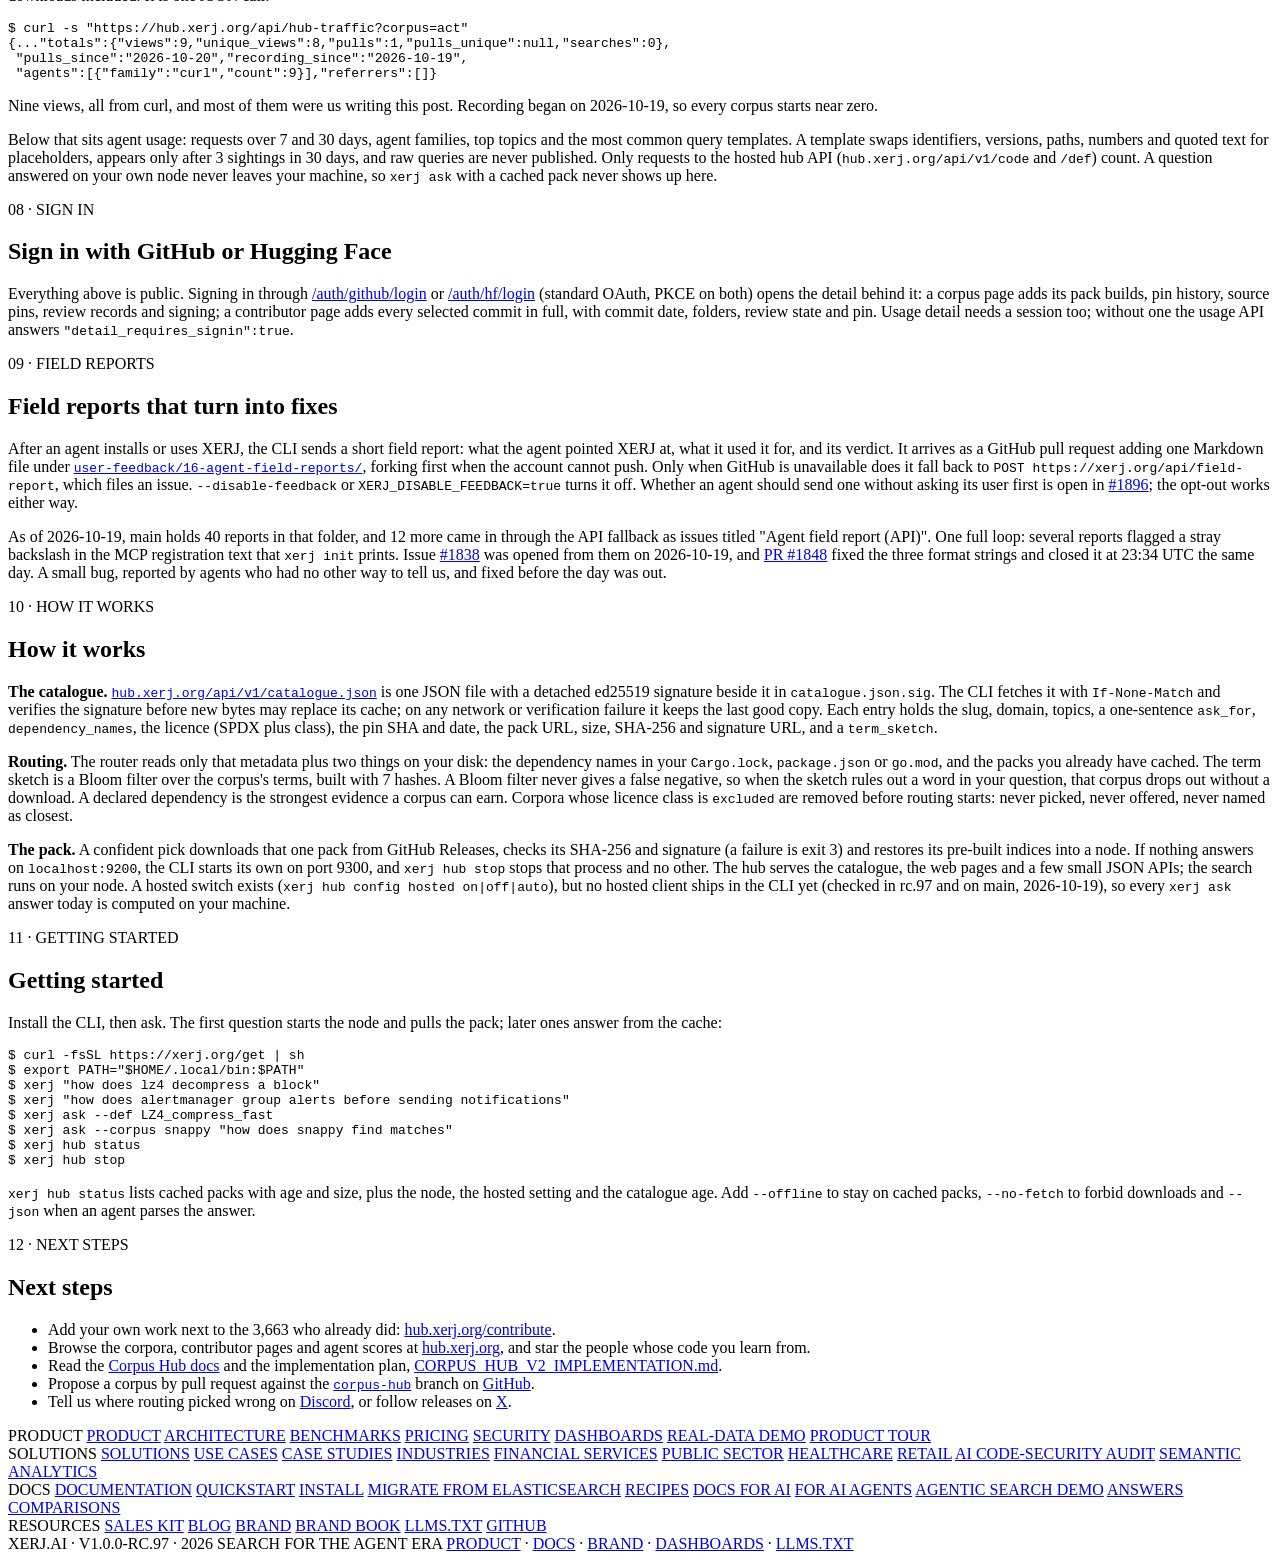
==== commit da485f89: "blog(corpus-hub-v2): community-first rewrite, live community numbers, more xerj ask examples, larger" ====
--- a/landing/blog/corpus-hub-v2.html
+++ b/landing/blog/corpus-hub-v2.html
@@ -62,8 +62,8 @@
   "url": "https://xerj.org/blog/corpus-hub-v2",
   "image": "https://xerj.org/og/blog-corpus-hub-v2.png",
   "inLanguage": "en",
-  "datePublished": "2026-10-01",
-  "dateModified": "2026-10-06",
+  "datePublished": "2026-10-19",
+  "dateModified": "2026-10-19",
   "author": {
     "@id": "https://xerj.org/#organization"
   },
@@ -131,30 +131,98 @@
 <div class="uc-hero">
   <p class="blog-crumb"><a href="/blog/">&larr; ALL POSTS · /BLOG</a></p>
   <figure class="blog-cover"><img src="/blog/covers/corpus-hub-v2-hero.webp" width="1600" height="640" alt="Cover: a wall of 245 faint pack tiles behind the 14 corpora of the signed catalogue; a question routes to the lz4 tile, whose 4.4 MB pack goes to a local node on port 9300; 1.72 to 2.27 s cold, 37 to 57 ms warm" fetchpriority="high" decoding="async"></figure>
-  <div class="uc-eyebrow">CORPUS HUB V2 · ROUTED · PRE-INDEXED · SIGNED · RUNS 2026-10-19</div>
+  <div class="uc-eyebrow">CORPUS HUB V2 · 3,663 CONTRIBUTORS · ROUTED · SIGNED · AS OF 2026-10-19</div>
   <h1>CORPUS HUB V2: ASK THE QUESTION,<br><span class="accent">GET THE ONE PACK THAT ANSWERS IT</span></h1>
   <p class="blog-byline">XERJ ENGINEERING · PUBLISHED 2026-10-19</p>
 
-  <p class="lede">When we <a href="/blog/the-corpus-hub">opened the Corpus Hub</a> on 2026-10-01,
-  using a corpus took four commands and an index build on your own CPU. Hub v2 removes all of that.
-  You type <code class="inline">xerj "how does lz4 decompress a block"</code> and the CLI picks the
-  lz4 corpus from a signed catalogue, downloads its pre-indexed <strong>4.4&nbsp;MB</strong> pack from
-  GitHub Releases, and answers on a node running on your machine. In four cold runs on 2026-10-19 the
-  first question took <strong>1.7 to 2.3&nbsp;seconds</strong> from an empty cache with no node running. Repeats came back in
-  <strong>37 to 57&nbsp;ms</strong>. The hub site changed as well. Contributors have their own pages,
-  agent scores sit apart from human stars, every corpus page shows traffic, and agents' field
-  reports now arrive as pull requests. Below, each change comes with a command or a URL you can
-  check yourself.</p>
+  <p class="lede">As of 2026-10-19, <strong>3,663 developers</strong> have said yes. Each of them
+  agreed to let AI agents learn from a piece of their own work: a CUDA kernel fix in llama.cpp, a
+  Turkish translation for cc-switch, a compiler fix in rust-lang/rust, a streaming fix in Fabric.
+  Their repositories now wait in licence review as 3,659 corpora, next to the
+  <strong>513 corpora</strong> already live on <a href="https://hub.xerj.org" rel="external">hub.xerj.org</a>.
+  Hub v2 is how that shared memory reaches an agent. You type
+  <code class="inline">xerj "how does lz4 decompress a block"</code>, the CLI picks the right corpus
+  from a signed catalogue, pulls one pre-indexed <strong>4.4&nbsp;MB</strong> pack and answers on
+  your own machine: <strong>1.7 to 2.3&nbsp;seconds</strong> the first time, <strong>37 to
+  57&nbsp;ms</strong> after that. Every number below was fetched or measured on 2026-10-19, and each
+  one comes with a URL or a command you can run yourself.</p>
 </div>
 
 <section class="scene-section">
-  <div class="kicker">01 · ASK</div>
+  <div class="kicker">01 · COMMUNITY</div>
+  <h2 class="scene">The community so far</h2>
+
+  <p>A corpus is only as good as the people who wrote the code in it. So before the CLI, here is
+  who showed up. These figures come from
+  <a href="https://hub.xerj.org/contributors/" rel="external">hub.xerj.org/contributors/</a>, the
+  hub's own APIs and the GitHub API, all read on the evening of 2026-10-19 (Pacific time).</p>
+
+  <div class="stat-band">
+    <div class="stat"><div class="v">3,663</div><div class="k">developers agreed</div><div class="s">3,663 repositories, each included with its author's permission, under its own licence, with attribution</div></div>
+    <div class="stat"><div class="v">3,659</div><div class="k">corpora from their work</div><div class="s">all in licence review; 70 people appear in more than one</div></div>
+    <div class="stat"><div class="v">3,861,407</div><div class="k">lines of selected commits</div><div class="s">summed over the 3,653 contributor cards that list a line count</div></div>
+    <div class="stat"><div class="v">513</div><div class="k">corpora live today</div><div class="s">11 domains, 78.6&nbsp;GB of pinned text, per the hub.xerj.org header</div></div>
+  </div>
+
+  <p>The contributor wall is sorted by the GitHub stars of the repository each person's work
+  landed in, so the top of the list doubles as a map of the projects developers care about most.
+  Here are the first ten, as listed tonight. The stars belong to the repository, not to the person,
+  and every one of these corpora is still in licence review:</p>
+
+  <div class="vt-wrap">
+  <table class="vt">
+    <thead><tr><th>#</th><th>contributor</th><th>selected work in</th><th>corpora</th><th>lines</th><th>GitHub ★ on repo</th><th>hub ★</th></tr></thead>
+    <tbody>
+      <tr><td class="n">1</td><td><a href="https://hub.xerj.org/contributors/NianJiuZst" rel="external">@NianJiuZst</a></td><td class="t">openclaw/openclaw</td><td class="n">1</td><td class="n">308</td><td class="n">392,443</td><td class="n">0</td></tr>
+      <tr><td class="n">2</td><td><a href="https://hub.xerj.org/contributors/abhay-2108" rel="external">@abhay-2108</a></td><td class="t">morluto/rea</td><td class="n">1</td><td class="n">882</td><td class="n">330,245</td><td class="n">0</td></tr>
+      <tr><td class="n">3</td><td><a href="https://hub.xerj.org/contributors/wellkilo" rel="external">@wellkilo</a></td><td class="t">affaan-m/ECC</td><td class="n">1</td><td class="n">2,822</td><td class="n">283,635</td><td class="n">0</td></tr>
+      <tr><td class="n">4</td><td><a href="https://hub.xerj.org/contributors/alkank" rel="external">@alkank</a></td><td class="t">farion1231/cc-switch</td><td class="n">1</td><td class="n">174</td><td class="n">146,199</td><td class="n">0</td></tr>
+      <tr><td class="n">5</td><td><a href="https://hub.xerj.org/contributors/edenfunf" rel="external">@edenfunf</a></td><td class="t">ggml-org/llama.cpp</td><td class="n">1</td><td class="n">399</td><td class="n">131,685</td><td class="n">0</td></tr>
+      <tr><td class="n">6</td><td><a href="https://hub.xerj.org/contributors/SrijanSriv" rel="external">@SrijanSriv</a></td><td class="t">Graphify-Labs/graphify</td><td class="n">1</td><td class="n">236</td><td class="n">128,746</td><td class="n">0</td></tr>
+      <tr><td class="n">7</td><td><a href="https://hub.xerj.org/contributors/fufesou" rel="external">@fufesou</a></td><td class="t">rustdesk/rustdesk</td><td class="n">1</td><td class="n">1,357</td><td class="n">126,303</td><td class="n">0</td></tr>
+      <tr><td class="n">8</td><td><a href="https://hub.xerj.org/contributors/paradoxicalguy" rel="external">@paradoxicalguy</a></td><td class="t">rust-lang/rust</td><td class="n">1</td><td class="n">291</td><td class="n">120,578</td><td class="n">0</td></tr>
+      <tr><td class="n">9</td><td><a href="https://hub.xerj.org/contributors/bilashcse" rel="external">@bilashcse</a></td><td class="t">axios/axios</td><td class="n">1</td><td class="n">342</td><td class="n">109,298</td><td class="n">0</td></tr>
+      <tr><td class="n">10</td><td><a href="https://hub.xerj.org/contributors/MeAkib" rel="external">@MeAkib</a></td><td class="t">angular/angular</td><td class="n">1</td><td class="n">265</td><td class="n">101,110</td><td class="n">0</td></tr>
+    </tbody>
+  </table>
+  </div>
+
+  <p>Hub stars are the ones visitors give on the hub itself, and that count is brand new. Across
+  the whole hub there are <strong>2</strong> tonight: one on
+  <a href="https://hub.xerj.org/contributors/ksylvan" rel="external">@ksylvan</a>'s profile, one on
+  <a href="https://hub.xerj.org/contributors/hosseinkarami-dev" rel="external">@hosseinkarami-dev</a>'s,
+  and none yet on any corpus. If someone's fix saved you an afternoon, their page has a star button.
+  The project repository, <a href="https://github.com/xerj-org/xerj" rel="external">xerj-org/xerj</a>,
+  stands at 10,540 GitHub stars and 576 forks, with 58 people credited as code contributors.</p>
+
+  <p>Three different numbers describe "how many corpora", and each one answers a different
+  question:</p>
+
+  <div class="vt-wrap">
+  <table class="vt">
+    <thead><tr><th>what lives where, checked 2026-10-19</th><th>count</th><th>source</th></tr></thead>
+    <tbody>
+      <tr><td class="t">corpora listed as live in the registry</td><td class="n">513</td><td class="t">hub.xerj.org header (11 domains, 550 registry rows, 78.6&nbsp;GB pinned text)</td></tr>
+      <tr><td class="t">corpora with a signed v2 pack on GitHub Releases</td><td class="n">245</td><td class="t">distinct slugs among published <code class="inline">*.hubpack.tar.zst</code> assets</td></tr>
+      <tr><td class="t">corpora in the signed catalogue <code class="inline">xerj ask</code> routes over</td><td class="n l">14</td><td class="t">catalogue generated 2026-10-18 02:13 UTC, 1.3&nbsp;MB</td></tr>
+      <tr><td class="t">corpora built from contributors' repositories</td><td class="n">3,659</td><td class="t">hub.xerj.org/contributors/, all in licence review</td></tr>
+    </tbody>
+  </table>
+  </div>
+
+  <p>The catalogue row is the one that limits <code class="inline">xerj ask</code> today. Pack builds
+  have run ahead of it, so a corpus can have a signed pack on Releases and stay invisible to the
+  router until the catalogue is regenerated. That gap, 14 against 245, is the one to close.</p>
+</section>
+
+<section class="scene-section">
+  <div class="kicker">02 · ASK</div>
   <h2 class="scene">Ask without naming a corpus</h2>
 
-  <p>The launch post closed on a promise: "the pre-indexed half &mdash; a corpus you mount instead
-  of indexing". Hub v2 is that half. CI builds each pack, indexes it, signs it and attaches it to a
-  GitHub Release. Your machine restores the indices as they are, without cloning a repository or
-  running an indexer. Here is a fresh install with an empty cache and no node running:</p>
+  <p>The launch post ended on a promise: "the pre-indexed half &mdash; a corpus you mount instead
+  of indexing". This is it. CI builds each pack, indexes it, signs it and attaches it to a GitHub
+  Release. Your machine restores those indices as they are. No clone, no indexer. Here is a fresh
+  install with an empty cache and no node running:</p>
 
   <pre class="code"><span class="prompt">$</span> xerj "how does lz4 decompress a block"
 xerj hub: no node answers at http://localhost:9200; starting a local node on port 9300 (data: ~/.xerj/hub/node, log: ~/.xerj/hub/node.log)
@@ -169,11 +237,10 @@
 answered from: local pack
 warning: approach-only licence (mixed: BSD-2 (lib) / GPL-2.0+ (rest)): read, do not copy</pre>
 
-  <p>Each hit names its corpus, the pin date and age, the licence and a file path. Everything in
-  lz4 outside <code class="inline">lib/</code> is GPL-2.0+, so the corpus is classed approach-only,
-  and the CLI prints "read, do not copy" under every hit and once more at the end. When you want an
-  exact symbol instead of ranked passages, <code class="inline">--def</code> goes straight to the
-  definition table that was built with the pack:</p>
+  <p>Every hit names its corpus, pin date, licence and file path. lz4 is GPL-2.0+ outside
+  <code class="inline">lib/</code>, so the CLI marks it approach-only and says "read, do not copy".
+  For an exact symbol, <code class="inline">--def</code> skips ranking and reads the definition
+  table built with the pack:</p>
 
   <pre class="code"><span class="prompt">$</span> xerj ask --def LZ4_compress_fast
 lz4  pin 2026-10-02 (18 days old)  mixed: BSD-2 (lib) / GPL-2.0+ (rest)  lz4/lib/lz4.c:1462
@@ -182,30 +249,114 @@
 LZ4LIB_API int LZ4_compress_fast (const char* src, char* dst, int srcSize, int dstCapacity, int acceleration);
 answered from: local pack</pre>
 
+  <p>One flaw is right there in the first transcript: the top hit is cited at line
+  <code class="inline">0</code>. Prose files in rc.97 lose their line numbers. The fix for the
+  same bug in <code class="inline">xerj code</code> (#1892, fixed by #1908) reached main on
+  2026-10-19, after rc.97 shipped, and we have not re-run these transcripts against it.</p>
+</section>
+
+<section class="scene-section">
+  <div class="kicker">03 · EXAMPLES</div>
+  <h2 class="scene">Four more questions, four more corpora</h2>
+
+  <p>Same rc.97 binary, same fresh scratch HOME, run on 2026-10-19. Each question named no corpus;
+  the router picked one and the CLI pulled it on first use. Output is real and trimmed with
+  <code class="inline">...</code>.</p>
+
+  <p><strong>Alertmanager.</strong> A how-question about grouping lands on the dispatcher function
+  that does the grouping:</p>
+
+  <pre class="code"><span class="prompt">$</span> xerj "how does alertmanager group alerts before sending notifications"
+xerj hub: pulling 'alertmanager' (13.3 MB) — one-time download, later questions answer locally
+xerj hub: pulled alertmanager 55b27cfb 13937896 → 3 indices, 4725 definitions
+alertmanager  pin 2026-10-13 (7 days old)  Apache-2.0  alertmanager/docs/alertmanager.md:1
+...
+It takes care of deduplicating, grouping, and routing
+them to the correct receiver integration such as email, PagerDuty, or OpsGenie.
+...
+alertmanager  pin 2026-10-13 (7 days old)  Apache-2.0  alertmanager/dispatch/dispatch.go:440
+func (d *Dispatcher) groupAlert(ctx context.Context, alrt *alert.Alert, route *Route) {
+...
+	groupLabels := getGroupLabels(alrt, route)
+
+	fp := groupLabels.Fingerprint()
+...
+answered from: local pack</pre>
+
+  <p><strong>Avro.</strong> Schema evolution, answered from two language bindings at once:</p>
+
+  <pre class="code"><span class="prompt">$</span> xerj "how does avro resolve schema evolution between writer and reader"
+xerj hub: pulling 'avro' (21.8 MB) — one-time download, later questions answer locally
+xerj hub: pulled avro 28cb08c1 22902146 → 21 indices, 22064 definitions
+avro  pin 2026-10-13 (7 days old)  Apache-2.0  avro/lang/c/src/avro/resolver.h:64
+avro_resolved_writer_new(avro_schema_t writer_schema,
+			 avro_schema_t reader_schema);
+...
+avro  pin 2026-10-13 (7 days old)  Apache-2.0  avro/lang/java/avro/src/main/java/org/apache/avro/Resolver.java:36
+public class Resolver {
+  /**
+   * Returns a {@link Resolver.Action} tree for resolving the writer schema
+   * &lt;tt&gt;writer&lt;/tt&gt; and the reader schema &lt;tt&gt;reader&lt;/tt&gt;.
+...
+answered from: local pack</pre>
+
+  <p><strong>Snappy.</strong> "How does it find matches" goes straight to the compression loop
+  and the unit test that pins it down:</p>
+
+  <pre class="code"><span class="prompt">$</span> xerj "how does snappy find matches"
+xerj hub: pulling 'snappy' (10.8 MB) — one-time download, later questions answer locally
+xerj hub: pulled snappy 9c28114a 11338487 → 4 indices, 382 definitions
+snappy  pin 2026-10-02 (18 days old)  BSD-3-Clause  snappy/snappy.cc:812
+char* CompressFragment(const char* input, size_t input_size, char* op,
+                       uint16_t* table, const int table_size) {
+...
+snappy  pin 2026-10-02 (18 days old)  BSD-3-Clause  snappy/snappy_unittest.cc:1025
+TEST(Snappy, FindMatchLength) {
+  // Exercise all different code paths through the function.
+...
+answered from: local pack</pre>
+
+  <p><strong>zstd, then a symbol.</strong> The question finds the level API; a
+  <code class="inline">--def</code> lookup then pins the definition:</p>
+
+  <pre class="code"><span class="prompt">$</span> xerj "how does zstd choose a compression level"
+xerj hub: pulling 'zstd' (20.1 MB) — one-time download, later questions answer locally
+xerj hub: pulled zstd 01b7154f 21038204 → 8 indices, 7874 definitions
+zstd  pin 2026-10-02 (18 days old)  mixed: BSD-3 (lib) / GPL-2.0 (cli)  zstd/lib/zstd.h:264
+ZSTDLIB_API int          ZSTD_defaultCLevel(void);         /*!&lt; default compression level, specified by ZSTD_CLEVEL_DEFAULT, requires v1.5.0+ */
+...
+<span class="prompt">$</span> xerj ask --def ZSTD_defaultCLevel
+zstd  pin 2026-10-02 (18 days old)  mixed: BSD-3 (lib) / GPL-2.0 (cli)  zstd/lib/compress/zstd_compress.c:8207
+int ZSTD_defaultCLevel(void)
+...
+answered from: local pack
+warning: approach-only licence (mixed: BSD-3 (lib) / GPL-2.0 (cli)): read, do not copy</pre>
+
   <div class="vt-wrap">
   <table class="vt">
-    <thead><tr><th>step (xerj v1.0.0-rc.97, Linux, isolated HOME)</th><th>wall clock</th><th>runs</th></tr></thead>
+    <thead><tr><th>step (xerj v1.0.0-rc.97, Linux, isolated HOME, 2026-10-19)</th><th>wall clock</th><th>runs</th></tr></thead>
     <tbody>
-      <tr><td class="t">first question, cold: node start, catalogue, 4.4&nbsp;MB pull, answer</td><td class="n">1.72&ndash;2.27&nbsp;s</td><td class="n">4</td></tr>
-      <tr><td class="t">the same question again, pack cached</td><td class="n w">37&ndash;57&nbsp;ms</td><td class="n">11</td></tr>
+      <tr><td class="t">lz4, first question, cold: node start, catalogue, 4.4&nbsp;MB pull, answer</td><td class="n">1.72&ndash;2.27&nbsp;s</td><td class="n">4</td></tr>
+      <tr><td class="t">lz4, the same question again, pack cached</td><td class="n w">37&ndash;57&nbsp;ms</td><td class="n">11</td></tr>
       <tr><td class="t"><code class="inline">--def LZ4_compress_fast</code> &rarr; <code class="inline">lz4.c:1462</code></td><td class="n w">21&ndash;25&nbsp;ms</td><td class="n">4</td></tr>
+      <tr><td class="t">alertmanager question, pack cached</td><td class="n w">54&ndash;122&nbsp;ms</td><td class="n">3</td></tr>
+      <tr><td class="t">avro question, pack cached</td><td class="n w">62&ndash;65&nbsp;ms</td><td class="n">3</td></tr>
+      <tr><td class="t"><code class="inline">--def ZSTD_defaultCLevel</code> and <code class="inline">--def groupAlert</code></td><td class="n w">27&ndash;39&nbsp;ms</td><td class="n">6</td></tr>
     </tbody>
   </table>
   </div>
 
-  <p>One flaw is visible in the first transcript, and we would rather point it out than have you
-  find it. The top hit for the how-question is a passage from the block-format document, cited at
-  line <code class="inline">0</code>. Issue #1892 reported the same missing line numbers for
-  <code class="inline">xerj code</code>, and its fix (#1908) merged to main on 2026-10-19, after
-  rc.97 shipped. We have not yet re-run this transcript against that fix.</p>
-</section>
-
-<section class="scene-section">
-  <div class="kicker">02 · ROUTING</div>
+  <p>Not every answer is this sharp. "How does astro render islands" pulled the astro pack and
+  came back with an error definition, the config types and three test files cited at line 0, not
+  the island renderer itself. Ranking a prose question against framework code still needs work.</p>
+</section>
+
+<section class="scene-section">
+  <div class="kicker">04 · ROUTING</div>
   <h2 class="scene">Ambiguous questions come back as a choice</h2>
 
-  <p>The router does not guess between two plausible corpora. Ask about two compressors in one
-  sentence and it hands the decision back to you:</p>
+  <p>The router does not guess between two plausible corpora. Ask about two compressors at once
+  and it hands the decision back:</p>
 
   <pre class="code"><span class="prompt">$</span> xerj "lz4 or snappy decompression speed"
 more than one corpus matches; re-run with --corpus &lt;slug&gt;
@@ -214,26 +365,24 @@
 <span class="prompt">$</span> echo $?
 4</pre>
 
-  <p>Exit 4 is the code <code class="inline">xerj autoindex</code> already uses for "needs a
-  decision", so a wrapper script can treat it as a question to put to the user, not as an error.
-  If no corpus clears the bar, the CLI exits 1 and names the nearest ones:</p>
+  <p>Exit 4 already means "needs a decision" in <code class="inline">xerj autoindex</code>, so a
+  wrapper can turn it into a question for the user. When nothing clears the bar, the CLI exits 1
+  and names the nearest corpora:</p>
 
   <pre class="code"><span class="prompt">$</span> xerj "how do I run a github actions workflow locally"
 no hub corpus matches; see xerj.org/llms.txt
 closest corpora: act, astro, agentops; re-run with --corpus &lt;slug&gt; to ask one of them</pre>
 
-  <p>We are keeping that example in because it is a miss. The <code class="inline">act</code>
-  corpus exists for this exact question, and the router ranked it first but not confidently enough
-  to answer. The hint was right and the verdict was wrong. That threshold is ours to fix.</p>
-
-  <p>There is also a third outcome that used to hide inside exit 1. Suppose hub.xerj.org is
-  unreachable, or serves an HTML page where the signed catalogue should be, or you pass
-  <code class="inline">--offline</code> with nothing cached. In rc.97 all three exit 1, the same
-  code as "no corpus matches". An agent that scripts on exit codes reads that as "the hub has no
-  answer" and falls back to memory. A fresh-user run on 2026-10-19 hit exactly that
-  (<a href="https://github.com/xerj-org/xerj/issues/1904" rel="external">#1904</a>), and
+  <p>That one is a miss, and we left it in on purpose. <code class="inline">act</code> exists for
+  exactly this question; the router ranked it first but not confidently enough to answer. The
+  threshold is ours to fix.</p>
+
+  <p>Exit 1 used to hide a third case: hub unreachable, an HTML page where the signed catalogue
+  should be, or <code class="inline">--offline</code> with nothing cached. An agent reading exit
+  codes took that as "the hub has no answer" and fell back to memory. A fresh-user run hit it on
+  2026-10-19 (<a href="https://github.com/xerj-org/xerj/issues/1904" rel="external">#1904</a>), and
   <a href="https://github.com/xerj-org/xerj/pull/1905" rel="external">PR #1905</a>, merged to main
-  the same day, gives the case its own code:</p>
+  the same day, gives it its own code. rc.97 still exits 1.</p>
 
   <div class="vt-wrap">
   <table class="vt">
@@ -252,210 +401,202 @@
 </section>
 
 <section class="scene-section">
-  <div class="kicker">03 · CONTRIBUTORS</div>
-  <h2 class="scene">Contributor pages</h2>
-
-  <p>Every corpus is somebody's work, so every contributor now has a page.
-  <a href="https://hub.xerj.org/contributors/" rel="external">hub.xerj.org/contributors/</a> lists
-  3,663 developers whose repositories are included with their permission, under each repository's
-  own licence, sorted by the GitHub stars on those repositories. A profile shows exactly what was
-  selected. Take <a href="https://hub.xerj.org/contributors/ksylvan" rel="external">Kayvan
-  Sylvan's</a>: a contributor since 2026-10-05, with one selected commit to danielmiessler/Fabric
-  (<code class="inline">aa3e1727b7</code>, "fix: correct SSE streaming behavior and restore native
-  Azure routing"). That commit is 29 files and 1,055 lines of Go and appears in 2 corpora. The
-  repository has 44,351 GitHub stars, and the profile has 0 hub stars so far.</p>
-
-  <p>The page also tells you what you cannot do yet. Those corpora are still in licence review, and
-  the card says so in plain words: "Not installable yet ... It becomes installable when this card
-  says live in the hub." Each profile carries a README badge at
-  <code class="inline">/contributors/&lt;login&gt;/badge.svg</code>, and the removal route is printed
-  under it: reply to the permission email or open an issue.</p>
-</section>
-
-<section class="scene-section">
-  <div class="kicker">04 · SIGNALS</div>
+  <div class="kicker">05 · CONTRIBUTORS</div>
+  <h2 class="scene">A page for every contributor</h2>
+
+  <p>Every corpus is somebody's work, so every contributor gets a page that shows exactly what was
+  selected and where it goes. Here is the text of
+  <a href="https://hub.xerj.org/contributors/edenfunf" rel="external">@edenfunf</a>'s page as it
+  rendered on 2026-10-19, trimmed:</p>
+
+  <pre class="code">@edenfunf
+Corpus Hub contributor since 2026-10-10
+1 corpus · 1 selected commit · 3 files · 399 lines
+★ 131,685 GitHub stars on repo · ★ 0 hub stars
+
+Selected work
+ggml-org/llama.cpp  fda1866613
+CUDA: fix norm family kernels when ne[2]/ne[3] exceed grid dim limits…
+3 files · 399 lines · CUDA, C++ · ggml, tests
+selected · in licence review · corpus ggml-org--llama-cpp · MIT · agreed 2026-10-10
+Not installable yet ... It becomes installable when this card says live in the hub.</pre>
+
+  <p>The page is upfront about what you cannot do yet: until licence review passes,
+  <code class="inline">xerj corpus add</code> and <code class="inline">xerj ask</code> cannot fetch
+  that corpus. One commit can feed several corpora.
+  <a href="https://hub.xerj.org/contributors/ksylvan" rel="external">@ksylvan</a>'s single Fabric
+  commit (<code class="inline">aa3e1727b7</code>, 29 files, 1,055 lines of Go) appears in 2, and the
+  totals count it once. Each profile carries a README badge at
+  <code class="inline">/contributors/&lt;login&gt;/badge.svg</code> and prints how to leave: reply
+  to the permission email or open an issue.</p>
+</section>
+
+<section class="scene-section">
+  <div class="kicker">06 · SIGNALS</div>
   <h2 class="scene">Human stars and agent scores, kept apart</h2>
 
-  <p>A corpus page now carries two signals, and we do not blend them. Hub stars are people
-  clicking a star. The agent score comes from structured reviews that agents send after using a
-  corpus, through <code class="inline">xerj hub pull</code>, MCP queries or the
-  <code class="inline">xerj_corpus_feedback</code> tool. A review rates usefulness from 1 to 5,
-  says whether the answer was found (yes, partial or no) and how fresh the corpus felt. It can
-  also name a coverage gap or flag a problem: error, slow, stale or wrong. The rules are printed on
-  every corpus page:</p>
+  <p>A corpus page carries two signals and never blends them. Hub stars are people clicking a star.
+  The agent score comes from structured reviews agents send after using a corpus, through
+  <code class="inline">xerj hub pull</code>, MCP queries or the
+  <code class="inline">xerj_corpus_feedback</code> tool. A review rates usefulness from 1 to 5, says
+  whether the answer was found (yes, partial or no) and how fresh the corpus felt, and can name a
+  coverage gap or flag a problem: error, slow, stale or wrong. The rules are printed on every corpus
+  page:</p>
 
   <ul>
-    <li>The score is a Bayesian mean of usefulness with a prior of 3.0 at weight 5. A handful of
+    <li>The score is a Bayesian mean of usefulness with a prior of 3.0 at weight 5, so a handful of
     glowing reviews cannot lift a corpus far.</li>
     <li>One voice per installation, per corpus, per week. Reviewers with abnormal volume are
     dropped.</li>
     <li>A coverage gap is shown only once 3 or more agents report the same one.</li>
   </ul>
 
-  <p>The raw numbers sit behind a public endpoint. Here is
-  <a href="https://hub.xerj.org/corpus/act" rel="external">act</a> tonight, trimmed:</p>
-
-  <pre class="code"><span class="prompt">$</span> curl -s "https://hub.xerj.org/api/corpus-feedback?corpus=act"
-{"ok":true,"enabled":true,"corpus":"act","reviews":0,"score":null,"confidence":"none",
- "prior":{"mean":3,"weight":5},"found":{"yes":0,"partial":0,"no":0,"rate":null},
- "coverage_gaps":[],"problems":{"error":0,"slow":0,"stale":0,"wrong":0},
- "k_min":3,"window_weeks":26}</pre>
-
-  <p>Zero reviews and a null score. That is the true state, and the page shows it as empty instead
-  of inventing a starting rating.</p>
-</section>
-
-<section class="scene-section">
-  <div class="kicker">05 · TRAFFIC</div>
+  <p>Here is the score for <a href="https://hub.xerj.org/corpus/zstd" rel="external">zstd</a>
+  tonight, and the hub-wide list:</p>
+
+  <pre class="code"><span class="prompt">$</span> curl -s "https://hub.xerj.org/api/corpus-feedback?corpus=zstd"
+{"ok":true,"enabled":true,"corpus":"zstd","reviews":0,"score":null,"raw_mean":null,
+ "confidence":"none","prior":{"mean":3,"weight":5},"found":{"yes":0,"partial":0,"no":0,"rate":null},
+ "freshness_median":null,"families":[],"coverage_gaps":[],
+ "problems":{"error":0,"slow":0,"stale":0,"wrong":0},"agent_reviews":0,"pull_reports":0,
+ "dropped_outliers":0,"k_min":3,"window_weeks":26}
+<span class="prompt">$</span> curl -s "https://hub.xerj.org/api/corpus-feedback"
+{"ok":true,"enabled":true,"prior":{"mean":3,"weight":5},"scores":{}}</pre>
+
+  <p>No corpus has an agent score yet. The page shows that as empty instead of inventing a
+  starting rating, and the first agent review will be the first real data point.</p>
+</section>
+
+<section class="scene-section">
+  <div class="kicker">07 · TRAFFIC</div>
   <h2 class="scene">Traffic and usage on every corpus page</h2>
 
-  <p>Each corpus page has a traffic panel modelled on GitHub's, covering the last 14 days in UTC.
-  It counts views and unique views (crawlers excluded, uniques by a hash salted with the day),
-  pulls, hosted-hub searches, requests per agent family, and referring sites once a site has sent 3
-  views. Pulls are the growth in the GitHub Release download count for that corpus's pack, which
-  includes our own verification downloads. Like the scores, it is a plain JSON call:</p>
+  <p>Each corpus page has a traffic panel modelled on GitHub's, covering the last 14 days in UTC:
+  views and unique views (crawlers excluded, uniques by a hash salted with the day), pulls,
+  hosted-hub searches, requests per agent family, and referring sites once a site has sent 3 views.
+  Pulls are the growth in the GitHub Release download count for that corpus's pack, our own
+  verification downloads included. It is one JSON call:</p>
 
   <pre class="code"><span class="prompt">$</span> curl -s "https://hub.xerj.org/api/hub-traffic?corpus=act"
-{..."totals":{"views":6,"unique_views":6,"pulls":1,"pulls_unique":null,"searches":0},
+{..."totals":{"views":9,"unique_views":8,"pulls":1,"pulls_unique":null,"searches":0},
  "pulls_since":"2026-10-20","recording_since":"2026-10-19",
- "agents":[{"family":"curl","count":6}],"referrers":[]}</pre>
-
-  <p>Six views, all from curl, and a fair share of them were us writing this post. Recording began
-  on 2026-10-19, so every corpus starts close to zero.</p>
-
-  <p>Underneath sits agent usage: requests over 7 and 30 days, agent families, top topics and the
-  most common query templates. A template replaces identifiers, versions, paths, numbers and
-  quoted text with placeholders. It is shown only after it has been seen 3 times in 30 days, and
-  raw queries are never published. Only requests to the hosted hub API
-  (<code class="inline">hub.xerj.org/api/v1/code</code> and <code class="inline">/def</code>) are
-  counted. A question answered on your own node never leaves your machine, so nothing from
-  <code class="inline">xerj ask</code> with a cached pack shows up here.</p>
-</section>
-
-<section class="scene-section">
-  <div class="kicker">06 · SIGN IN</div>
+ "agents":[{"family":"curl","count":9}],"referrers":[]}</pre>
+
+  <p>Nine views, all from curl, and most of them were us writing this post. Recording began on
+  2026-10-19, so every corpus starts near zero.</p>
+
+  <p>Below that sits agent usage: requests over 7 and 30 days, agent families, top topics and the
+  most common query templates. A template swaps identifiers, versions, paths, numbers and quoted
+  text for placeholders, appears only after 3 sightings in 30 days, and raw queries are never
+  published. Only requests to the hosted hub API (<code class="inline">hub.xerj.org/api/v1/code</code>
+  and <code class="inline">/def</code>) count. A question answered on your own node never leaves
+  your machine, so <code class="inline">xerj ask</code> with a cached pack never shows up here.</p>
+</section>
+
+<section class="scene-section">
+  <div class="kicker">08 · SIGN IN</div>
   <h2 class="scene">Sign in with GitHub or Hugging Face</h2>
 
-  <p>You can see everything above without an account. Signing in through
+  <p>Everything above is public. Signing in through
   <a href="https://hub.xerj.org/auth/github/login" rel="external">/auth/github/login</a> or
   <a href="https://hub.xerj.org/auth/hf/login" rel="external">/auth/hf/login</a> (standard OAuth,
-  with PKCE on both) opens the detail behind it. A corpus page adds its pack build and pin
-  history, the full source pins and review records, and how its packs are signed. A contributor
-  page adds every selected commit in full, with commit date, folders, review state and pin. Usage
-  detail needs a session too; until you have one, the usage API answers
-  <code class="inline">"detail_requires_signin":true</code>.</p>
-</section>
-
-<section class="scene-section">
-  <div class="kicker">07 · FIELD REPORTS</div>
+  PKCE on both) opens the detail behind it: a corpus page adds its pack builds, pin history, source
+  pins, review records and signing; a contributor page adds every selected commit in full, with
+  commit date, folders, review state and pin. Usage detail needs a session too; without one the
+  usage API answers <code class="inline">"detail_requires_signin":true</code>.</p>
+</section>
+
+<section class="scene-section">
+  <div class="kicker">09 · FIELD REPORTS</div>
   <h2 class="scene">Field reports that turn into fixes</h2>
 
-  <p>After an agent installs or uses XERJ, the CLI now sends a short field report on its own:
-  what the agent pointed XERJ at, what it used it for, and its verdict. The report goes out as a
-  GitHub pull request adding one Markdown file under
+  <p>After an agent installs or uses XERJ, the CLI sends a short field report: what the agent
+  pointed XERJ at, what it used it for, and its verdict. It arrives as a GitHub pull request adding
+  one Markdown file under
   <a href="https://github.com/xerj-org/xerj/tree/main/user-feedback/16-agent-field-reports" rel="external"><code class="inline">user-feedback/16-agent-field-reports/</code></a>,
   forking first when the account cannot push. Only when GitHub is unavailable does it fall back to
-  <code class="inline">POST https://xerj.org/api/field-report</code>, and those reports arrive as
-  issues. <code class="inline">--disable-feedback</code> or
-  <code class="inline">XERJ_DISABLE_FEEDBACK=true</code> turns it off. Should an agent send one
-  without asking its user first? That is under debate in
-  <a href="https://github.com/xerj-org/xerj/issues/1896" rel="external">#1896</a>, and the
-  opt-out works whichever way that goes.</p>
-
-  <p>As of tonight main holds 40 reports in that folder, and 12 more came in through the API
-  fallback as issues titled "Agent field report (API)". Here is one full loop. Several reports
-  flagged a stray backslash in the MCP registration text that <code class="inline">xerj init</code>
-  prints. Issue <a href="https://github.com/xerj-org/xerj/issues/1838" rel="external">#1838</a> was
-  opened from those reports on 2026-10-19, and
-  <a href="https://github.com/xerj-org/xerj/pull/1848" rel="external">PR #1848</a> fixed the three
-  format strings and closed it at 23:34 UTC the same day. It is a small bug. We still care about
-  the turnaround, because an agent has no other way to tell us the CLI printed something
-  odd.</p>
-</section>
-
-<section class="scene-section">
-  <div class="kicker">08 · HOW IT WORKS</div>
+  <code class="inline">POST https://xerj.org/api/field-report</code>, which files an issue.
+  <code class="inline">--disable-feedback</code> or <code class="inline">XERJ_DISABLE_FEEDBACK=true</code>
+  turns it off. Whether an agent should send one without asking its user first is open in
+  <a href="https://github.com/xerj-org/xerj/issues/1896" rel="external">#1896</a>; the opt-out works
+  either way.</p>
+
+  <p>As of 2026-10-19, main holds 40 reports in that folder, and 12 more came in through the API
+  fallback as issues titled "Agent field report (API)". One full loop: several reports flagged a
+  stray backslash in the MCP registration text that <code class="inline">xerj init</code> prints.
+  Issue <a href="https://github.com/xerj-org/xerj/issues/1838" rel="external">#1838</a> was opened
+  from them on 2026-10-19, and <a href="https://github.com/xerj-org/xerj/pull/1848" rel="external">PR #1848</a>
+  fixed the three format strings and closed it at 23:34 UTC the same day. A small bug, reported by
+  agents who had no other way to tell us, and fixed before the day was out.</p>
+</section>
+
+<section class="scene-section">
+  <div class="kicker">10 · HOW IT WORKS</div>
   <h2 class="scene">How it works</h2>
 
   <p><strong>The catalogue.</strong> <a href="https://hub.xerj.org/api/v1/catalogue.json" rel="external"><code class="inline">hub.xerj.org/api/v1/catalogue.json</code></a>
-  is one JSON file, signed with a detached ed25519 signature in
-  <code class="inline">catalogue.json.sig</code> beside it. The CLI fetches it with
-  <code class="inline">If-None-Match</code> and checks the signature before the new bytes may
-  replace its cache. On any network or verification failure it keeps the last good copy. Each entry
-  holds the slug, domain, topics, a one-sentence <code class="inline">ask_for</code>,
+  is one JSON file with a detached ed25519 signature beside it in
+  <code class="inline">catalogue.json.sig</code>. The CLI fetches it with
+  <code class="inline">If-None-Match</code> and verifies the signature before new bytes may replace
+  its cache; on any network or verification failure it keeps the last good copy. Each entry holds
+  the slug, domain, topics, a one-sentence <code class="inline">ask_for</code>,
   <code class="inline">dependency_names</code>, the licence (SPDX plus class), the pin SHA and date,
   the pack URL, size, SHA-256 and signature URL, and a <code class="inline">term_sketch</code>.</p>
 
-  <p><strong>Routing.</strong> The router reads only that metadata, plus two things on your disk:
-  the dependency names in your project's <code class="inline">Cargo.lock</code>,
+  <p><strong>Routing.</strong> The router reads only that metadata plus two things on your disk:
+  the dependency names in your <code class="inline">Cargo.lock</code>,
   <code class="inline">package.json</code> or <code class="inline">go.mod</code>, and the packs you
   already have cached. The term sketch is a Bloom filter over the corpus's terms, built with 7
-  hashes. A Bloom filter can answer "possibly present" or "certainly absent" and never gives a
-  false negative, so if the sketch rules out a word in your question, that corpus drops out without
-  a download. A declared dependency is the strongest evidence a corpus can earn. Corpora whose
-  licence class is <code class="inline">excluded</code> are removed before routing starts, which
-  means they are never picked, never listed as a candidate and never named as closest.</p>
+  hashes. A Bloom filter never gives a false negative, so when the sketch rules out a word in your
+  question, that corpus drops out without a download. A declared dependency is the strongest
+  evidence a corpus can earn. Corpora whose licence class is <code class="inline">excluded</code>
+  are removed before routing starts: never picked, never offered, never named as closest.</p>
 
   <p><strong>The pack.</strong> A confident pick downloads that one pack from GitHub Releases,
-  checks its SHA-256 and signature (a failure is exit 3), and restores its pre-built indices into a
-  node. If nothing answers on <code class="inline">localhost:9200</code>, the CLI starts its own
-  node on port 9300, and <code class="inline">xerj hub stop</code> stops that process and no other.
-  The search itself runs on that node. The hub serves the catalogue, the web pages and a few small
-  JSON APIs. The CLI does have a hosted switch (<code class="inline">xerj hub config hosted
-  on|off|auto</code>), but no hosted client ships in the CLI yet (we checked rc.97 and main on 2026-10-19), so today every <code class="inline">xerj
-  ask</code> answer is computed on your machine.</p>
-
-  <div class="vt-wrap">
-  <table class="vt">
-    <thead><tr><th>what lives where, checked 2026-10-19</th><th>count</th><th>source</th></tr></thead>
-    <tbody>
-      <tr><td class="t">corpora listed as live in the registry</td><td class="n">513</td><td class="t">hub.xerj.org header (11 domains, 550 registry rows, 78.6&nbsp;GB pinned text)</td></tr>
-      <tr><td class="t">corpora with a signed v2 pack on GitHub Releases</td><td class="n">245</td><td class="t">distinct slugs among published <code class="inline">*.hubpack.tar.zst</code> assets</td></tr>
-      <tr><td class="t">corpora in the signed catalogue <code class="inline">xerj ask</code> routes over</td><td class="n l">14</td><td class="t">catalogue generated 2026-10-18 02:13 UTC, 1.3&nbsp;MB</td></tr>
-    </tbody>
-  </table>
-  </div>
-
-  <p>The last row is the one that matters for <code class="inline">xerj ask</code>. The pack builds
-  have run ahead of the catalogue, so a corpus can have a signed pack on Releases and still be
-  unknown to the router until the catalogue is regenerated with it. Both Swift corpora are a case
-  in point. <a href="https://hub.xerj.org/corpus/swift-book" rel="external">swift-book</a> and
-  <a href="https://hub.xerj.org/corpus/swift-evolution" rel="external">swift-evolution</a> joined
-  the registry on 2026-10-19 and their pages are up, but neither has a pack yet. Until one is built,
-  use them through the manifest flow those pages print.</p>
-</section>
-
-<section class="scene-section">
-  <div class="kicker">09 · GETTING STARTED</div>
+  checks its SHA-256 and signature (a failure is exit 3) and restores its pre-built indices into a
+  node. If nothing answers on <code class="inline">localhost:9200</code>, the CLI starts its own on
+  port 9300, and <code class="inline">xerj hub stop</code> stops that process and no other. The hub
+  serves the catalogue, the web pages and a few small JSON APIs; the search runs on your node. A
+  hosted switch exists (<code class="inline">xerj hub config hosted on|off|auto</code>), but no
+  hosted client ships in the CLI yet (checked in rc.97 and on main, 2026-10-19), so every
+  <code class="inline">xerj ask</code> answer today is computed on your machine.</p>
+</section>
+
+<section class="scene-section">
+  <div class="kicker">11 · GETTING STARTED</div>
   <h2 class="scene">Getting started</h2>
 
-  <p>Install the CLI, then ask. The first question starts the node and pulls the pack, and the
-  later ones answer from the cache:</p>
+  <p>Install the CLI, then ask. The first question starts the node and pulls the pack; later ones
+  answer from the cache:</p>
 
   <pre class="code"><span class="prompt">$</span> curl -fsSL https://xerj.org/get | sh
 <span class="prompt">$</span> export PATH="$HOME/.local/bin:$PATH"
 <span class="prompt">$</span> xerj "how does lz4 decompress a block"
+<span class="prompt">$</span> xerj "how does alertmanager group alerts before sending notifications"
 <span class="prompt">$</span> xerj ask --def LZ4_compress_fast
 <span class="prompt">$</span> xerj ask --corpus snappy "how does snappy find matches"
 <span class="prompt">$</span> xerj hub status
 <span class="prompt">$</span> xerj hub stop</pre>
 
-  <p><code class="inline">xerj hub status</code> lists cached packs with their age and size, plus
-  the node, the hosted setting and the catalogue age. Add <code class="inline">--offline</code> to
-  stay on cached packs, <code class="inline">--no-fetch</code> to forbid downloads, and
-  <code class="inline">--json</code> when an agent is parsing the answer.</p>
-</section>
-
-<section class="scene-section">
-  <div class="kicker">10 · NEXT STEPS</div>
+  <p><code class="inline">xerj hub status</code> lists cached packs with age and size, plus the
+  node, the hosted setting and the catalogue age. Add <code class="inline">--offline</code> to stay
+  on cached packs, <code class="inline">--no-fetch</code> to forbid downloads and
+  <code class="inline">--json</code> when an agent parses the answer.</p>
+</section>
+
+<section class="scene-section">
+  <div class="kicker">12 · NEXT STEPS</div>
   <h2 class="scene">Next steps</h2>
 
   <ul>
+    <li>Add your own work next to the 3,663 who already did:
+    <a href="https://hub.xerj.org/contribute" rel="external">hub.xerj.org/contribute</a>.</li>
     <li>Browse the corpora, contributor pages and agent scores at
-    <a href="https://hub.xerj.org" rel="external">hub.xerj.org</a>.</li>
+    <a href="https://hub.xerj.org" rel="external">hub.xerj.org</a>, and star the people whose
+    code you learn from.</li>
     <li>Read the <a href="/docs/corpus-hub">Corpus Hub docs</a> and the implementation plan,
     <a href="https://github.com/xerj-org/xerj/blob/main/docs/CORPUS_HUB_V2_IMPLEMENTATION.md" rel="external">CORPUS_HUB_V2_IMPLEMENTATION.md</a>.</li>
-    <li>Add a corpus by pull request against the
+    <li>Propose a corpus by pull request against the
     <a href="https://github.com/xerj-org/xerj/tree/corpus-hub" rel="external"><code class="inline">corpus-hub</code></a>
     branch on <a href="https://github.com/xerj-org/xerj" rel="external">GitHub</a>.</li>
     <li>Tell us where routing picked wrong on <a href="https://discord.com/invite/yetXFusXfs" rel="external">Discord</a>,
